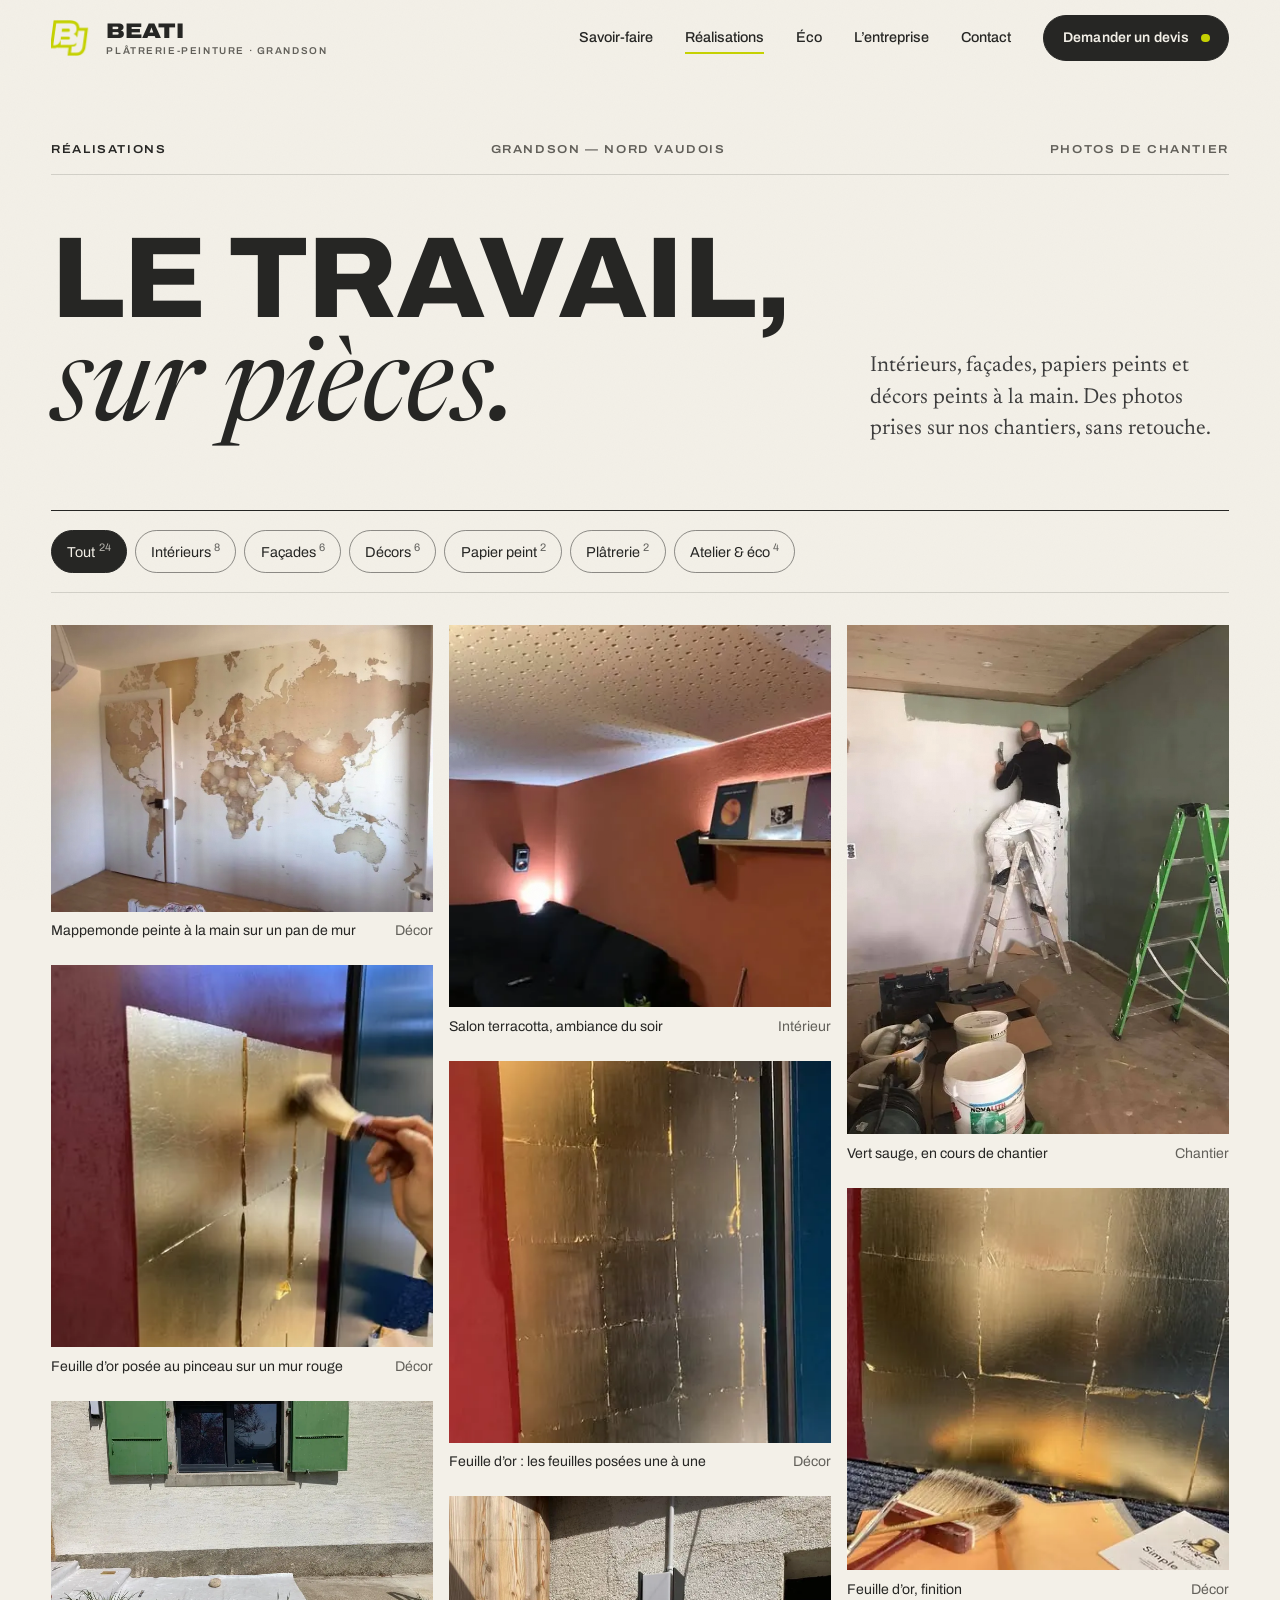
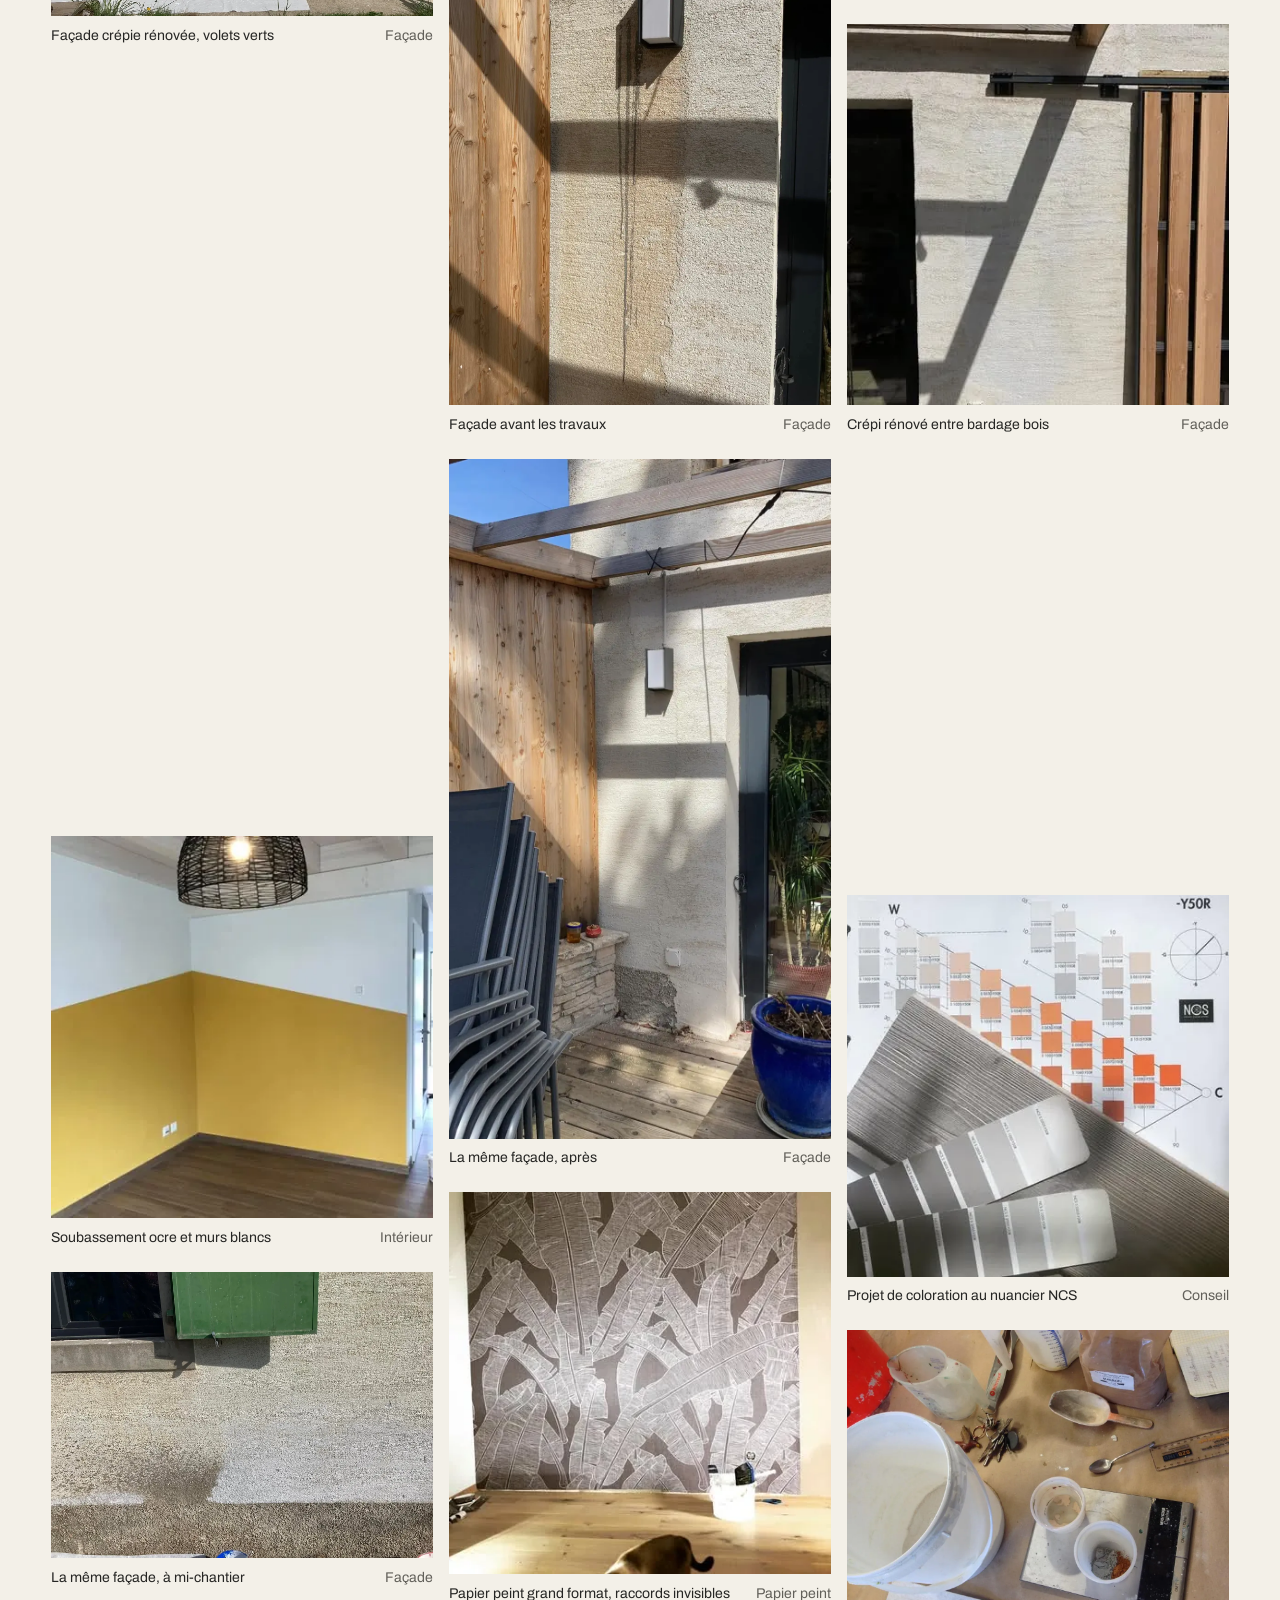
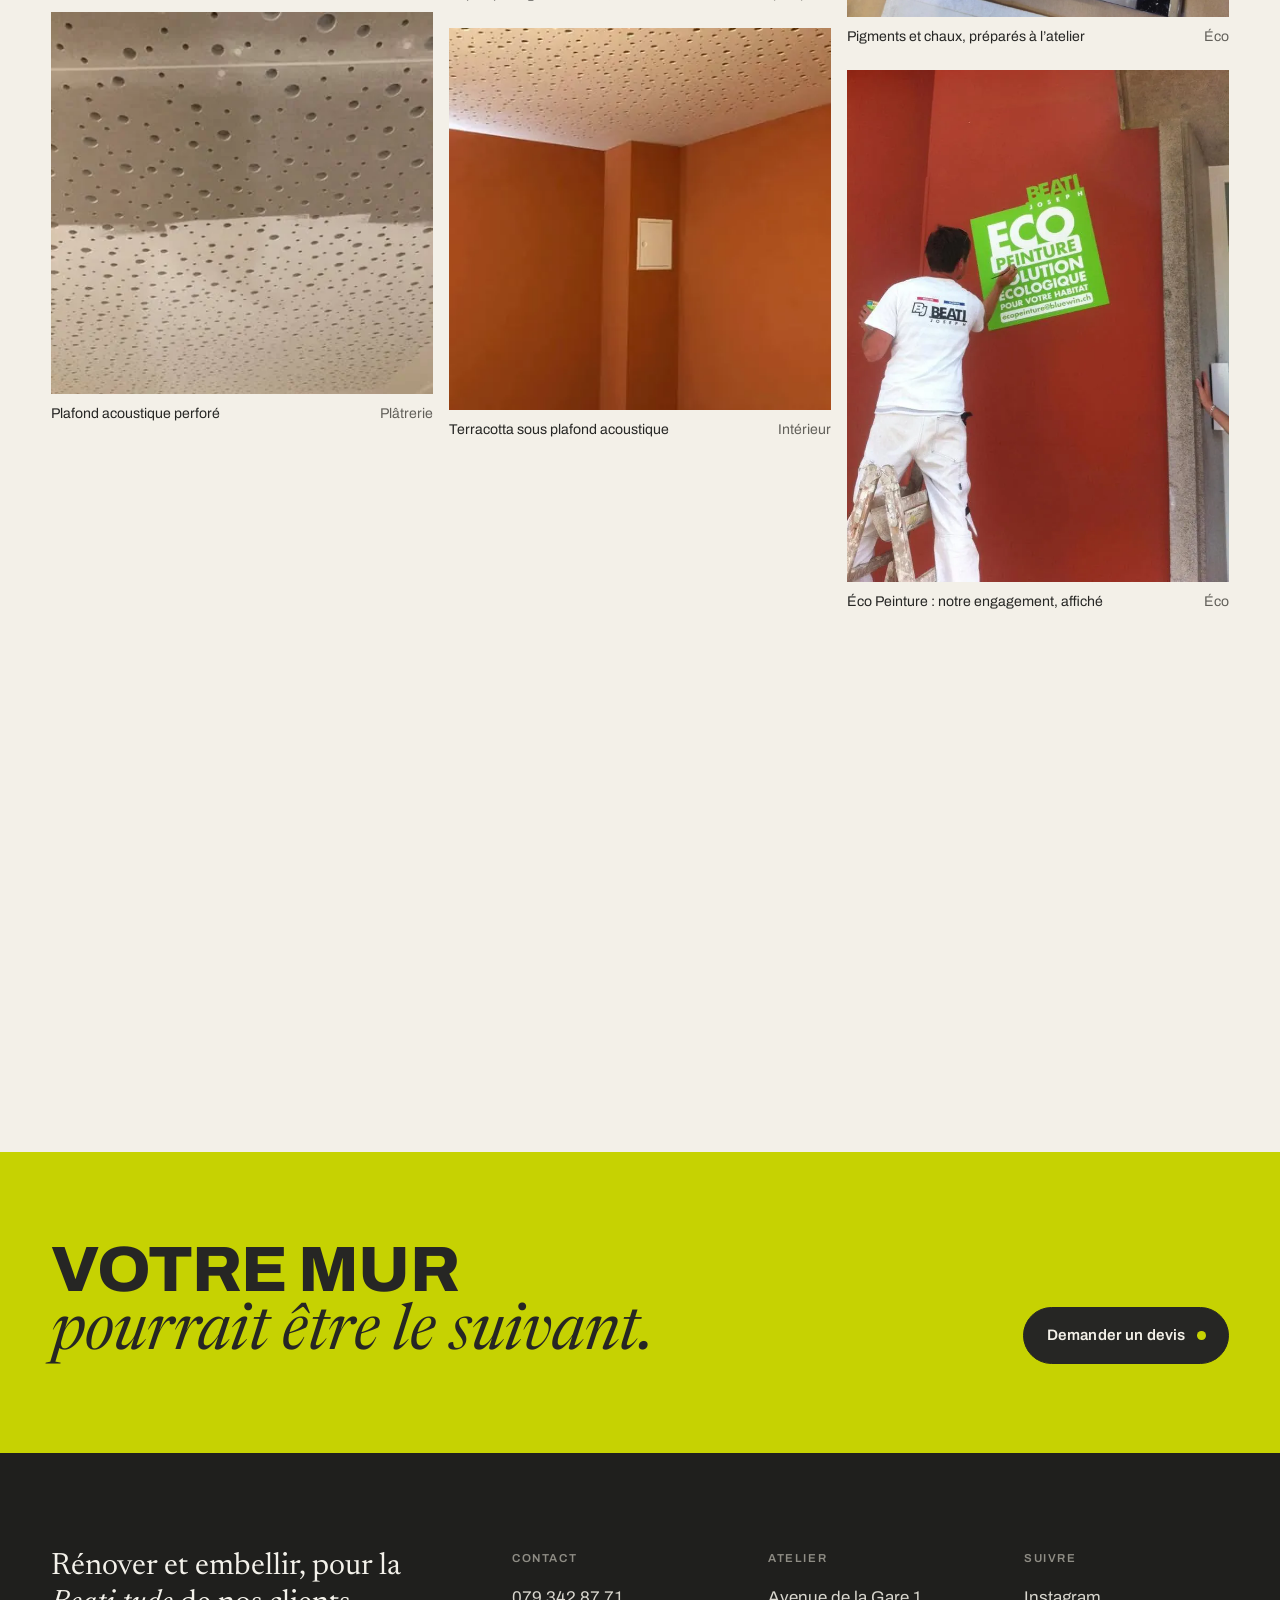
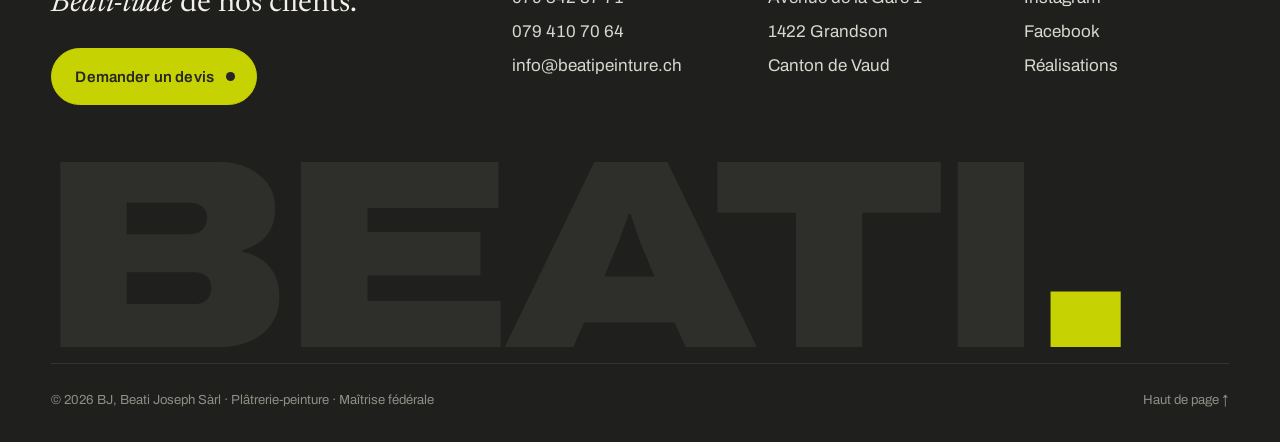
==== realisations.html @ d61000b5 "Site Beati Peinture : accueil, réalisations, formulaire de devis Co-Authored-By: Claude Opus 5.5 <no" ====
<!doctype html>
<html lang="fr-CH">
<head>
<meta charset="utf-8">
<meta name="viewport" content="width=device-width, initial-scale=1">
<title>Réalisations · Beati Peinture, Grandson</title>
<meta name="description" content="Réalisations de Beati Peinture : peinture intérieure, façades, papier peint, décors peints, feuille d’or et plâtrerie à Grandson et dans le Nord vaudois.">
<link rel="canonical" href="https://welcometothenextlevel.github.io/BJ-beati/realisations">
<meta name="theme-color" content="#f3f0e8">
<meta property="og:type" content="website">
<meta property="og:locale" content="fr_CH">
<meta property="og:title" content="Beati Peinture · Le bel ouvrage, de père en fils">
<meta property="og:description" content="Plâtrerie, peinture, façades et peinture écologique à Grandson et dans le Nord vaudois, depuis 1977.">
<meta property="og:image" content="https://welcometothenextlevel.github.io/BJ-beati/img/og.jpg">
<link rel="icon" type="image/png" href="img/favicon.png">
<link rel="apple-touch-icon" href="img/apple-touch-icon.png">
<link rel="preconnect" href="https://fonts.googleapis.com">
<link rel="preconnect" href="https://fonts.gstatic.com" crossorigin>
<link href="https://fonts.googleapis.com/css2?family=Archivo:ital,wdth,wght@0,62..125,100..900;1,62..125,100..900&family=Newsreader:ital,opsz,wght@0,6..72,300..600;1,6..72,300..600&display=swap" rel="stylesheet">
<link rel="stylesheet" href="css/style.css?v=1">
<script>document.documentElement.classList.add('js')</script>
</head>
<body>
<a class="skip" href="#main">Aller au contenu</a>

<header class="site-header" id="top">
  <div class="wrap">
    <a class="brand" href="./" aria-label="Beati Peinture, accueil">
      <img src="img/bj-mark.png" width="360" height="299" alt="">
      <span class="brand-text"><span class="brand-name">BEATI</span><span class="brand-sub">Plâtrerie-peinture · Grandson</span></span>
    </a>
    <button class="menu-toggle" aria-expanded="false" aria-controls="nav"><span></span><span></span><span></span><span class="sr-only">Menu</span></button>
    <nav class="nav" id="nav" aria-label="Navigation principale">
      <a href="./#savoir-faire">Savoir-faire</a>
      <a href="realisations.html" aria-current="page">Réalisations</a>
      <a href="./#eco">Éco</a>
      <a href="./#entreprise">L’entreprise</a>
      <a href="./#contact">Contact</a>
      <a class="btn" href="./#devis">Demander un devis <span class="dot"></span></a>
    </nav>
  </div>
</header>

<main id="main">
<section class="page-hero">
  <div class="wrap">
    <div class="hero-meta">
      <span class="label">Réalisations</span>
      <span class="label label--soft">Grandson&nbsp;— Nord vaudois</span>
      <span class="label label--soft">Photos de chantier</span>
    </div>
    <div class="row">
      <h1 class="display">Le travail, <span class="serif-it">sur pièces.</span></h1>
      <p class="lede">Intérieurs, façades, papiers peints et décors peints à la main. Des photos prises sur nos chantiers, sans retouche.</p>
    </div>
  </div>
</section>

<section style="padding-bottom:clamp(4rem,8vw,7rem)">
  <div class="wrap">
    <div class="filters" role="group" aria-label="Filtrer les réalisations">
      <button type="button" data-filter="all" aria-pressed="true">Tout</button>
      <button type="button" data-filter="interieur" aria-pressed="false">Intérieurs</button>
      <button type="button" data-filter="facade" aria-pressed="false">Façades</button>
      <button type="button" data-filter="decor" aria-pressed="false">Décors</button>
      <button type="button" data-filter="papier-peint" aria-pressed="false">Papier peint</button>
      <button type="button" data-filter="platrerie" aria-pressed="false">Plâtrerie</button>
      <button type="button" data-filter="atelier" aria-pressed="false">Atelier &amp; éco</button>
    </div>
    <div class="gallery" data-gallery>
      <figure data-cat="decor interieur" class="reveal"><button type="button" aria-label="Agrandir : Mappemonde peinte à la main sur un pan de mur"><img src="img/mappemonde.webp" width="960" height="720" alt="Mappemonde peinte à la main sur un pan de mur" loading="lazy"></button><figcaption>Mappemonde peinte à la main sur un pan de mur<span>Décor</span></figcaption></figure>
      <figure data-cat="decor" class="reveal"><button type="button" aria-label="Agrandir : Feuille d’or posée au pinceau sur un mur rouge"><img src="img/feuille-or-2.webp" width="414" height="414" alt="Feuille d’or posée au pinceau sur un mur rouge" loading="lazy"></button><figcaption>Feuille d’or posée au pinceau sur un mur rouge<span>Décor</span></figcaption></figure>
      <figure data-cat="facade" class="reveal"><button type="button" aria-label="Agrandir : Façade crépie rénovée, volets verts"><img src="img/facade-volets.webp" width="1500" height="844" alt="Façade crépie rénovée, volets verts" loading="lazy"></button><figcaption>Façade crépie rénovée, volets verts<span>Façade</span></figcaption></figure>
      <figure data-cat="papier-peint interieur" class="reveal"><button type="button" aria-label="Agrandir : Papier peint feuillage dans un salon"><img src="img/salon-apres.webp" width="416" height="414" alt="Papier peint feuillage dans un salon" loading="lazy"></button><figcaption>Papier peint feuillage dans un salon<span>Papier peint</span></figcaption></figure>
      <figure data-cat="decor" class="reveal"><button type="button" aria-label="Agrandir : Frise de poya peinte sur place"><img src="img/frise-poya.webp" width="1230" height="900" alt="Frise de poya peinte sur place" loading="lazy"></button><figcaption>Frise de poya peinte sur place<span>Décor</span></figcaption></figure>
      <figure data-cat="interieur" class="reveal"><button type="button" aria-label="Agrandir : Soubassement ocre et murs blancs"><img src="img/soubassement-ocre.webp" width="414" height="414" alt="Soubassement ocre et murs blancs" loading="lazy"></button><figcaption>Soubassement ocre et murs blancs<span>Intérieur</span></figcaption></figure>
      <figure data-cat="facade" class="reveal"><button type="button" aria-label="Agrandir : La même façade, à mi-chantier"><img src="img/facade-ligne.webp" width="1500" height="1125" alt="La même façade, à mi-chantier" loading="lazy"></button><figcaption>La même façade, à mi-chantier<span>Façade</span></figcaption></figure>
      <figure data-cat="platrerie" class="reveal"><button type="button" aria-label="Agrandir : Plafond acoustique perforé"><img src="img/plafond-acoustique.webp" width="414" height="414" alt="Plafond acoustique perforé" loading="lazy"></button><figcaption>Plafond acoustique perforé<span>Plâtrerie</span></figcaption></figure>
      <figure data-cat="decor" class="reveal"><button type="button" aria-label="Agrandir : Le monogramme BJ en enduit décoratif"><img src="img/monogramme-mur.webp" width="538" height="720" alt="Le monogramme BJ en enduit décoratif" loading="lazy"></button><figcaption>Le monogramme BJ en enduit décoratif<span>Décor</span></figcaption></figure>
      <figure data-cat="interieur" class="reveal"><button type="button" aria-label="Agrandir : Salon terracotta, ambiance du soir"><img src="img/salon-terracotta.webp" width="414" height="414" alt="Salon terracotta, ambiance du soir" loading="lazy"></button><figcaption>Salon terracotta, ambiance du soir<span>Intérieur</span></figcaption></figure>
      <figure data-cat="decor" class="reveal"><button type="button" aria-label="Agrandir : Feuille d’or : les feuilles posées une à une"><img src="img/feuille-or-1.webp" width="414" height="414" alt="Feuille d’or : les feuilles posées une à une" loading="lazy"></button><figcaption>Feuille d’or&nbsp;: les feuilles posées une à une<span>Décor</span></figcaption></figure>
      <figure data-cat="facade" class="reveal"><button type="button" aria-label="Agrandir : Façade avant les travaux"><img src="img/facade-avant.webp" width="1125" height="1500" alt="Façade avant les travaux" loading="lazy"></button><figcaption>Façade avant les travaux<span>Façade</span></figcaption></figure>
      <figure data-cat="facade" class="reveal"><button type="button" aria-label="Agrandir : La même façade, après"><img src="img/facade-apres.webp" width="843" height="1500" alt="La même façade, après" loading="lazy"></button><figcaption>La même façade, après<span>Façade</span></figcaption></figure>
      <figure data-cat="papier-peint interieur" class="reveal"><button type="button" aria-label="Agrandir : Papier peint grand format, raccords invisibles"><img src="img/papier-peint-feuillage.webp" width="414" height="414" alt="Papier peint grand format, raccords invisibles" loading="lazy"></button><figcaption>Papier peint grand format, raccords invisibles<span>Papier peint</span></figcaption></figure>
      <figure data-cat="interieur platrerie" class="reveal"><button type="button" aria-label="Agrandir : Terracotta sous plafond acoustique"><img src="img/terracotta-angle.webp" width="414" height="414" alt="Terracotta sous plafond acoustique" loading="lazy"></button><figcaption>Terracotta sous plafond acoustique<span>Intérieur</span></figcaption></figure>
      <figure data-cat="interieur" class="reveal"><button type="button" aria-label="Agrandir : Teinte ocre sur crépi"><img src="img/rouleau-ocre.webp" width="414" height="414" alt="Teinte ocre sur crépi" loading="lazy"></button><figcaption>Teinte ocre sur crépi<span>Intérieur</span></figcaption></figure>
      <figure data-cat="interieur" class="reveal"><button type="button" aria-label="Agrandir : Vert sauge, en cours de chantier"><img src="img/peintre-echelle.webp" width="720" height="960" alt="Vert sauge, en cours de chantier" loading="lazy"></button><figcaption>Vert sauge, en cours de chantier<span>Chantier</span></figcaption></figure>
      <figure data-cat="decor" class="reveal"><button type="button" aria-label="Agrandir : Feuille d’or, finition"><img src="img/feuille-or-3.webp" width="414" height="414" alt="Feuille d’or, finition" loading="lazy"></button><figcaption>Feuille d’or, finition<span>Décor</span></figcaption></figure>
      <figure data-cat="facade" class="reveal"><button type="button" aria-label="Agrandir : Crépi rénové entre bardage bois"><img src="img/facade-bardage.webp" width="414" height="414" alt="Crépi rénové entre bardage bois" loading="lazy"></button><figcaption>Crépi rénové entre bardage bois<span>Façade</span></figcaption></figure>
      <figure data-cat="facade" class="reveal"><button type="button" aria-label="Agrandir : Façade avant nettoyage : coulures et salissures"><img src="img/facade-taches.webp" width="414" height="414" alt="Façade avant nettoyage : coulures et salissures" loading="lazy"></button><figcaption>Façade avant nettoyage&nbsp;: coulures et salissures<span>Façade</span></figcaption></figure>
      <figure data-cat="atelier" class="reveal"><button type="button" aria-label="Agrandir : Projet de coloration au nuancier NCS"><img src="img/nuancier-ncs.webp" width="414" height="414" alt="Projet de coloration au nuancier NCS" loading="lazy"></button><figcaption>Projet de coloration au nuancier NCS<span>Conseil</span></figcaption></figure>
      <figure data-cat="atelier" class="reveal"><button type="button" aria-label="Agrandir : Pigments et chaux, préparés à l’atelier"><img src="img/pigments.webp" width="1200" height="900" alt="Pigments et chaux, préparés à l’atelier" loading="lazy"></button><figcaption>Pigments et chaux, préparés à l’atelier<span>Éco</span></figcaption></figure>
      <figure data-cat="atelier" class="reveal"><button type="button" aria-label="Agrandir : Éco Peinture : notre engagement, affiché"><img src="img/eco-affiche.webp" width="716" height="960" alt="Éco Peinture : notre engagement, affiché" loading="lazy"></button><figcaption>Éco Peinture&nbsp;: notre engagement, affiché<span>Éco</span></figcaption></figure>
      <figure data-cat="atelier" class="reveal"><button type="button" aria-label="Agrandir : Réunion d’équipe, lancement de l’année 2020"><img src="img/equipe-2020.webp" width="414" height="414" alt="Réunion d’équipe, lancement de l’année 2020" loading="lazy"></button><figcaption>Réunion d’équipe, lancement de l’année 2020<span>Atelier</span></figcaption></figure>
    </div>
  </div>
</section>

<section class="cta-band">
  <div class="wrap">
    <h2 class="display">Votre mur <span class="serif-it">pourrait être le suivant.</span></h2>
    <a class="btn" href="./#devis">Demander un devis <span class="dot"></span></a>
  </div>
</section>
</main>

<div class="lightbox" data-lightbox role="dialog" aria-modal="true" aria-label="Photo agrandie">
  <button class="lb-close" type="button" aria-label="Fermer">✕</button>
  <button class="lb-prev" type="button" aria-label="Photo précédente">←</button>
  <figure><img src="" alt=""><figcaption></figcaption></figure>
  <button class="lb-next" type="button" aria-label="Photo suivante">→</button>
</div>

<footer class="site-footer">
  <div class="wrap">
    <div class="footer-top">
      <div>
        <p class="footer-claim">Rénover et embellir, pour la <em>Beati-tude</em> de nos clients.</p>
        <a class="btn btn--lime" href="./#devis">Demander un devis <span class="dot"></span></a>
      </div>
      <div>
        <h4>Contact</h4>
        <ul>
          <li><a class="num" href="tel:+41793428771">079 342 87 71</a></li>
          <li><a class="num" href="tel:+41794107064">079 410 70 64</a></li>
          <li><a href="mailto:info@beatipeinture.ch">info@beatipeinture.ch</a></li>
        </ul>
      </div>
      <div>
        <h4>Atelier</h4>
        <ul>
          <li>Avenue de la Gare 1</li>
          <li>1422 Grandson</li>
          <li>Canton de Vaud</li>
        </ul>
      </div>
      <div>
        <h4>Suivre</h4>
        <ul>
          <li><a href="https://www.instagram.com/beati_peinture/" target="_blank" rel="noopener">Instagram</a></li>
          <li><a href="https://www.facebook.com/beatipeinture/" target="_blank" rel="noopener">Facebook</a></li>
          <li><a href="realisations.html">Réalisations</a></li>
        </ul>
      </div>
    </div>
    <p class="footer-word" aria-hidden="true">Beati<span>.</span></p>
    <div class="footer-bottom">
      <span>© <span data-year>2026</span> BJ, Beati Joseph Sàrl · Plâtrerie-peinture · Maîtrise fédérale</span>
      <a href="#top">Haut de page ↑</a>
    </div>
  </div>
</footer>

<div class="callbar" data-callbar>
  <a href="tel:+41793428771">Appeler</a>
  <a href="./#devis">Demander un devis</a>
</div>

<script src="js/main.js?v=1"></script>
</body>
</html>
---- css/style.css ----
/* BJ Beati Joseph Sàrl — plâtrerie-peinture, Grandson */

:root {
  --paper: #f3f0e8;
  --paper-2: #e9e4d8;
  --paper-3: #ddd6c6;
  --ink: #262624;
  --ink-2: #3d3d3d;
  --ink-soft: #62605a;
  --line: rgba(38, 38, 36, .16);
  --line-strong: rgba(38, 38, 36, .5);
  --lime: #c6d202;
  --lime-deep: #9aa400;
  --night: #1f1f1d;
  --night-2: #2a2a27;

  --sans: "Archivo", "Helvetica Neue", Arial, sans-serif;
  --serif: "Newsreader", Georgia, "Times New Roman", serif;

  --gutter: clamp(1rem, 4vw, 3.5rem);
  --max: 1440px;
  --ease: cubic-bezier(.2, .7, .1, 1);
}

*, *::before, *::after { box-sizing: border-box; }
html { -webkit-text-size-adjust: 100%; scroll-behavior: smooth; scroll-padding-top: 84px; }
body {
  margin: 0;
  background: var(--paper);
  color: var(--ink);
  font-family: var(--sans);
  font-size: 1.0625rem;
  line-height: 1.6;
  font-variation-settings: "wdth" 100;
  -webkit-font-smoothing: antialiased;
  text-rendering: optimizeLegibility;
  overflow-x: hidden;
}
/* plaster grain */
body::before {
  content: "";
  position: fixed; inset: 0;
  pointer-events: none;
  z-index: 100;
  opacity: .32;
  mix-blend-mode: multiply;
  background-image: url("data:image/svg+xml,%3Csvg xmlns='http://www.w3.org/2000/svg' width='220' height='220'%3E%3Cfilter id='n'%3E%3CfeTurbulence type='fractalNoise' baseFrequency='.85' numOctaves='3' stitchTiles='stitch'/%3E%3CfeColorMatrix values='0 0 0 0 .5 0 0 0 0 .47 0 0 0 0 .4 0 0 0 .09 0'/%3E%3C/filter%3E%3Crect width='100%25' height='100%25' filter='url(%23n)'/%3E%3C/svg%3E");
}

img { display: block; max-width: 100%; height: auto; }
a { color: inherit; }
button { font: inherit; color: inherit; }
::selection { background: var(--lime); color: var(--ink); }

.wrap { width: 100%; max-width: var(--max); margin: 0 auto; padding: 0 var(--gutter); }

.sr-only { position: absolute; width: 1px; height: 1px; padding: 0; margin: -1px; overflow: hidden; clip: rect(0 0 0 0); white-space: nowrap; border: 0; }
.skip { position: absolute; left: 1rem; top: -4rem; z-index: 200; background: var(--ink); color: var(--paper); padding: .6rem 1rem; }
.skip:focus { top: 1rem; }
:focus-visible { outline: 2px solid var(--ink); outline-offset: 3px; }

/* ---------- type ---------- */
.label {
  font-family: var(--sans);
  font-size: .72rem;
  font-weight: 600;
  letter-spacing: .14em;
  text-transform: uppercase;
  font-variation-settings: "wdth" 112;
}
.label--soft { color: var(--ink-soft); }
.num { font-feature-settings: "tnum" 1; }

.display {
  font-family: var(--sans);
  font-weight: 800;
  font-variation-settings: "wdth" 104;
  text-transform: uppercase;
  letter-spacing: -.015em;
  line-height: .9;
  margin: 0;
}
.serif-it {
  font-family: var(--serif);
  font-style: italic;
  font-weight: 400;
  text-transform: none;
  letter-spacing: -.01em;
  font-variation-settings: normal;
}
h2.display { font-size: clamp(2.3rem, 5.6vw, 5.2rem); text-wrap: balance; }
.lede {
  font-family: var(--serif);
  font-size: clamp(1.2rem, 1.7vw, 1.45rem);
  line-height: 1.45;
  font-weight: 400;
  color: var(--ink-2);
  max-width: 34em;
}

/* ---------- buttons ---------- */
.btn {
  --bg: var(--ink); --fg: var(--paper);
  display: inline-flex; align-items: center; gap: .75rem;
  padding: .95rem 1.35rem .95rem 1.45rem;
  background: var(--bg); color: var(--fg);
  border: 1px solid var(--bg);
  border-radius: 999px;
  text-decoration: none;
  font-weight: 600; font-size: .95rem;
  letter-spacing: .01em;
  cursor: pointer;
  transition: background .25s var(--ease), color .25s var(--ease), border-color .25s var(--ease);
}
.btn .dot { width: .55rem; height: .55rem; border-radius: 50%; background: var(--lime); flex: none; transition: transform .3s var(--ease); }
.btn:hover .dot { transform: scale(1.5); }
.btn:hover { background: #000; }
.btn--ghost { --bg: transparent; --fg: var(--ink); border-color: var(--line-strong); }
.btn--ghost:hover { background: var(--ink); color: var(--paper); }
.btn--lime { --bg: var(--lime); --fg: var(--ink); }
.btn--lime .dot { background: var(--ink); }
.btn--lime:hover { background: #d4e01a; }

.arrow-link {
  display: inline-flex; align-items: center; gap: .6rem;
  font-weight: 600; text-decoration: none;
  border-bottom: 1px solid currentColor; padding-bottom: .2rem;
}
.arrow-link svg { transition: transform .3s var(--ease); }
.arrow-link:hover svg { transform: translateX(4px); }

/* ---------- header ---------- */
.site-header {
  position: fixed; top: 0; left: 0; right: 0; z-index: 50;
  transition: background .3s var(--ease), box-shadow .3s var(--ease);
}
.site-header.is-scrolled { background: rgba(243, 240, 232, .92); backdrop-filter: blur(10px); -webkit-backdrop-filter: blur(10px); box-shadow: 0 1px 0 var(--line); }
.site-header .wrap { display: flex; align-items: center; justify-content: space-between; gap: 1.5rem; height: 76px; }
.brand { display: flex; align-items: center; gap: .7rem; text-decoration: none; }
.brand img { width: 44px; height: auto; }
.brand-text { display: flex; flex-direction: column; line-height: 1; }
.brand-name { font-weight: 900; font-variation-settings: "wdth" 118; font-size: 1.32rem; letter-spacing: -.01em; }
.brand-sub { font-size: .62rem; letter-spacing: .16em; text-transform: uppercase; color: var(--ink-soft); margin-top: .3rem; font-weight: 600; }

.nav { display: flex; align-items: center; gap: 2rem; }
.nav a:not(.btn) { text-decoration: none; font-size: .9rem; font-weight: 500; position: relative; }
.nav a:not(.btn)::after { content: ""; position: absolute; left: 0; right: 0; bottom: -4px; height: 2px; background: var(--lime); transform: scaleX(0); transform-origin: left; transition: transform .3s var(--ease); }
.nav a:not(.btn):hover::after, .nav a[aria-current="page"]::after { transform: scaleX(1); }
.nav .btn { padding: .7rem 1.1rem .7rem 1.2rem; font-size: .88rem; }
.menu-toggle { display: none; background: none; border: 0; padding: .5rem; margin-right: -.5rem; cursor: pointer; }
.menu-toggle span { display: block; width: 26px; height: 2px; background: var(--ink); margin: 6px 0; transition: transform .3s var(--ease), opacity .2s; }
.menu-open .menu-toggle span:nth-child(1) { transform: translateY(8px) rotate(45deg); }
.menu-open .menu-toggle span:nth-child(2) { opacity: 0; }
.menu-open .menu-toggle span:nth-child(3) { transform: translateY(-8px) rotate(-45deg); }

@media (max-width: 960px) {
  .menu-toggle { display: block; position: relative; z-index: 2; }
  .nav {
    position: fixed; inset: 0; z-index: 1;
    flex-direction: column; align-items: flex-start; justify-content: center;
    gap: 1.1rem; padding: 6rem var(--gutter) 3rem;
    background: var(--paper);
    transform: translateY(-100%); visibility: hidden;
    transition: transform .45s var(--ease), visibility 0s .45s;
  }
  .menu-open .nav { transform: none; visibility: visible; transition: transform .45s var(--ease); }
  .nav a:not(.btn) { font-size: 2.2rem; font-weight: 800; font-variation-settings: "wdth" 104; text-transform: uppercase; letter-spacing: -.01em; }
  .nav .btn { margin-top: 1.2rem; font-size: 1rem; padding: 1rem 1.4rem; }
  .menu-open .site-header { background: var(--paper); }
}

/* ---------- hero ---------- */
.hero { padding-top: 116px; }
.hero-meta { display: flex; justify-content: space-between; gap: 1rem; flex-wrap: wrap; border-bottom: 1px solid var(--line); padding-bottom: 1rem; margin-bottom: clamp(1.8rem, 4vw, 3.4rem); }
.hero-grid { display: grid; grid-template-columns: repeat(12, 1fr); gap: 0 var(--gutter); align-items: end; }
.hero h1 { grid-column: 1 / span 8; font-size: clamp(3rem, 8.3vw, 8.4rem); }
.hero h1 .serif-it { display: block; font-size: .8em; line-height: 1; margin-top: .06em; }
.hero-side { grid-column: 9 / span 4; padding-bottom: .6rem; }
.hero-side p { margin: 0 0 1.6rem; color: var(--ink-2); }
.hero-actions { display: flex; flex-wrap: wrap; gap: .7rem; }

.hero-figure { position: relative; margin: clamp(2.2rem, 5vw, 4rem) 0 0; }
.hero-figure .frame { position: relative; overflow: hidden; height: clamp(320px, 62vh, 700px); background: var(--paper-3); }
.hero-figure .frame img { width: 100%; height: 100%; object-fit: cover; object-position: 50% 62%; transform: scale(1.04); transition: transform 1.6s var(--ease); }
.is-loaded .hero-figure .frame img { transform: scale(1); }
.chip {
  position: absolute; bottom: 1.2rem;
  background: rgba(243, 240, 232, .94);
  padding: .45rem .8rem; border-radius: 999px;
  font-size: .72rem; font-weight: 700; letter-spacing: .14em; text-transform: uppercase;
}
.chip--before { left: 1.2rem; }
.chip--after { right: 1.2rem; }
.chip--after::before { content: ""; display: inline-block; width: .5rem; height: .5rem; border-radius: 50%; background: var(--lime); margin-right: .45rem; vertical-align: .05em; }
.hero-figure figcaption { display: flex; justify-content: space-between; gap: 1rem; padding-top: .8rem; font-size: .85rem; color: var(--ink-soft); }

.eco-stamp {
  position: absolute; z-index: 2;
  right: clamp(1rem, 4vw, 3.5rem); top: clamp(1rem, 3vw, 2.5rem);
  transform: rotate(-5deg);
  width: clamp(118px, 13vw, 168px); aspect-ratio: 1;
  background: var(--lime); color: var(--ink);
  display: flex; flex-direction: column; justify-content: center; align-items: center; text-align: center;
  padding: .8rem;
  box-shadow: 0 18px 40px -18px rgba(0,0,0,.45);
  text-transform: uppercase; line-height: .95;
  font-variation-settings: "wdth" 88;
}
.eco-stamp b { font-size: clamp(1.9rem, 3.1vw, 2.7rem); font-weight: 900; letter-spacing: -.02em; }
.eco-stamp span { font-size: clamp(.6rem, .78vw, .72rem); font-weight: 800; margin-top: .35rem; letter-spacing: .02em; }
.eco-stamp small { font-size: clamp(.5rem, .6vw, .58rem); font-weight: 700; margin-top: .4rem; letter-spacing: .06em; }

/* credentials */
.creds { display: grid; grid-template-columns: repeat(4, 1fr); border-top: 1px solid var(--ink); margin-top: clamp(3rem, 6vw, 5rem); }
.cred { padding: 1.4rem 1.4rem 1.6rem 0; border-right: 1px solid var(--line); }
.cred + .cred { padding-left: 1.4rem; }
.cred:last-child { border-right: 0; }
.cred strong { display: block; font-weight: 800; font-variation-settings: "wdth" 110; text-transform: uppercase; font-size: clamp(1.25rem, 2vw, 1.7rem); line-height: 1; letter-spacing: -.01em; margin-bottom: .55rem; }
.cred p { margin: 0; font-size: .92rem; color: var(--ink-soft); line-height: 1.5; }

/* ---------- sections ---------- */
.section { padding: clamp(5rem, 11vw, 10rem) 0; }
.section-head { display: grid; grid-template-columns: repeat(12, 1fr); gap: 1.5rem var(--gutter); margin-bottom: clamp(2.8rem, 6vw, 5rem); align-items: end; }
.section-head .label { grid-column: 1 / -1; display: flex; align-items: center; gap: .8rem; }
.section-head .label::before { content: ""; width: 2.2rem; height: 1px; background: currentColor; }
.section-head h2 { grid-column: 1 / span 8; }
.section-head .lede, .section-head > p { grid-column: 9 / span 4; margin: 0; }
.section-head > p { color: var(--ink-soft); }

/* ---------- savoir-faire ---------- */
.trades { display: grid; grid-template-columns: repeat(12, 1fr); gap: 0 var(--gutter); }
.trade-list { grid-column: 1 / span 7; list-style: none; margin: 0; padding: 0; border-top: 1px solid var(--ink); }
.trade { border-bottom: 1px solid var(--line); }
.trade button {
  width: 100%; background: none; border: 0; cursor: pointer; text-align: left;
  display: grid; grid-template-columns: 3.2rem 1fr auto; align-items: baseline; gap: 1rem;
  padding: 1.5rem 0;
}
.trade .t-num { font-size: .8rem; font-weight: 600; color: var(--ink-soft); font-feature-settings: "tnum" 1; }
.trade .t-name { font-weight: 800; text-transform: uppercase; font-variation-settings: "wdth" 106; font-size: clamp(1.6rem, 3.1vw, 2.75rem); line-height: 1; letter-spacing: -.015em; transition: color .3s var(--ease), transform .4s var(--ease); }
.trade .t-plus { width: 1.1rem; height: 1.1rem; position: relative; }
.trade .t-plus::before, .trade .t-plus::after { content: ""; position: absolute; left: 0; right: 0; top: 50%; height: 2px; background: var(--ink); transition: transform .35s var(--ease); }
.trade .t-plus::after { transform: rotate(90deg); }
.trade.is-active .t-plus::after { transform: rotate(0); }
.trade.is-active .t-name { transform: translateX(.35rem); }
.trade .t-body { display: grid; grid-template-rows: 0fr; transition: grid-template-rows .45s var(--ease); }
.trade.is-active .t-body { grid-template-rows: 1fr; }
.trade .t-body > div { overflow: hidden; }
.trade .t-body p { margin: 0 0 1rem 4.2rem; max-width: 36em; color: var(--ink-2); }
.trade .t-tags { display: flex; flex-wrap: wrap; gap: .4rem; margin: 0 0 1.8rem 4.2rem; padding: 0; list-style: none; }
.trade .t-tags li { font-size: .8rem; padding: .3rem .7rem; border: 1px solid var(--line-strong); border-radius: 999px; }
.trade .t-img { display: none; }

.trade-visual { grid-column: 9 / span 4; position: relative; }
.trade-visual .sticky { position: sticky; top: 110px; }
.trade-visual .stack { position: relative; aspect-ratio: 4 / 5; background: var(--paper-3); overflow: hidden; }
.trade-visual img { position: absolute; inset: 0; width: 100%; height: 100%; object-fit: cover; opacity: 0; transform: scale(1.05); transition: opacity .6s var(--ease), transform 1.2s var(--ease); }
.trade-visual img.is-active { opacity: 1; transform: scale(1); }
.trade-visual .cap { display: flex; justify-content: space-between; font-size: .82rem; color: var(--ink-soft); padding-top: .7rem; }

/* ---------- avant / après ---------- */
.ba-grid { display: grid; grid-template-columns: 7fr 5fr; gap: var(--gutter); align-items: start; }
.compare { position: relative; overflow: hidden; aspect-ratio: 1; background: var(--paper-3); user-select: none; touch-action: pan-y; --pos: 50%; }
.compare img { position: absolute; inset: 0; width: 100%; height: 100%; object-fit: cover; }
.compare .after { clip-path: inset(0 0 0 var(--pos)); }
.compare .handle { position: absolute; top: 0; bottom: 0; left: var(--pos); width: 2px; margin-left: -1px; background: var(--paper); pointer-events: none; }
.compare .handle::after {
  content: ""; position: absolute; top: 50%; left: 50%;
  width: 52px; height: 52px; margin: -26px 0 0 -26px; border-radius: 50%;
  background: var(--lime) url("data:image/svg+xml,%3Csvg xmlns='http://www.w3.org/2000/svg' width='26' height='14' viewBox='0 0 26 14' fill='none' stroke='%23262624' stroke-width='1.8'%3E%3Cpath d='M7 1 1 7l6 6M19 1l6 6-6 6'/%3E%3C/svg%3E") center / 26px no-repeat;
  box-shadow: 0 6px 20px rgba(0,0,0,.25);
}
.compare input[type=range] { position: absolute; inset: 0; width: 100%; height: 100%; opacity: 0; cursor: ew-resize; margin: 0; }
.compare .chip { bottom: 1rem; }
.ba-caption { display: flex; justify-content: space-between; gap: 1rem; padding-top: .8rem; font-size: .85rem; color: var(--ink-soft); }
.ba-caption strong { color: var(--ink); font-weight: 600; }

.diptych { display: grid; grid-template-columns: 1fr 1fr; gap: .6rem; }
.diptych figure { margin: 0; position: relative; }
.diptych img { width: 100%; aspect-ratio: 3 / 4.6; object-fit: cover; }
.diptych .chip { bottom: .8rem; left: .8rem; right: auto; }
.ba-side h3 { font-weight: 800; text-transform: uppercase; font-variation-settings: "wdth" 106; font-size: 1.5rem; line-height: 1.05; margin: 2rem 0 .7rem; }
.ba-side p { margin: 0; color: var(--ink-soft); }

/* ---------- réalisations (home selection) ---------- */
.works { display: grid; grid-template-columns: repeat(12, 1fr); gap: clamp(.8rem, 1.6vw, 1.4rem); }
.work { margin: 0; position: relative; }
.work .ph { overflow: hidden; background: var(--paper-3); }
.work img { width: 100%; height: 100%; object-fit: cover; transition: transform 1s var(--ease); }
.work:hover img { transform: scale(1.035); }
.work figcaption { display: flex; gap: .8rem; padding-top: .65rem; font-size: .88rem; line-height: 1.4; }
.work figcaption span:first-child { color: var(--ink-soft); font-feature-settings: "tnum" 1; flex: none; }
.w1 { grid-column: 1 / span 7; } .w1 .ph { aspect-ratio: 4 / 3; }
.w2 { grid-column: 9 / span 4; margin-top: 18%; } .w2 .ph { aspect-ratio: 3 / 4; }
.w3 { grid-column: 1 / span 4; } .w3 .ph { aspect-ratio: 1; }
.w4 { grid-column: 5 / span 4; margin-top: 14%; } .w4 .ph { aspect-ratio: 1; }
.w5 { grid-column: 9 / span 4; } .w5 .ph { aspect-ratio: 1; }
.w6 { grid-column: 2 / span 6; } .w6 .ph { aspect-ratio: 1230 / 900; }
.w7 { grid-column: 9 / span 3; margin-top: 10%; } .w7 .ph { aspect-ratio: 3 / 4; }
.works-foot { display: flex; justify-content: space-between; align-items: center; gap: 1rem; flex-wrap: wrap; margin-top: clamp(2.5rem, 5vw, 4rem); padding-top: 1.5rem; border-top: 1px solid var(--line); }

/* ---------- éco (dark) ---------- */
.dark { background: var(--night); color: #ecebe4; }
.dark .label--soft, .dark .section-head > p { color: #a6a49b; }
.dark .lede { color: #d7d5cc; }
.dark .section-head .label { color: var(--lime); }
.eco-grid { display: grid; grid-template-columns: repeat(12, 1fr); gap: 2.5rem var(--gutter); align-items: start; }
.eco-photos { grid-column: 1 / span 5; display: grid; grid-template-columns: 1fr 1fr; gap: .6rem; }
.eco-photos img { width: 100%; object-fit: cover; }
.eco-photos .p1 { grid-column: 1 / -1; aspect-ratio: 4 / 3; }
.eco-photos .p2 { aspect-ratio: 3 / 4; }
.eco-photos .p3 { aspect-ratio: 3 / 4; }
.eco-text { grid-column: 7 / span 6; }
.eco-points { list-style: none; margin: 2.2rem 0 0; padding: 0; border-top: 1px solid rgba(255,255,255,.18); }
.eco-points li { display: grid; grid-template-columns: 3rem 1fr; gap: 1rem; padding: 1.3rem 0; border-bottom: 1px solid rgba(255,255,255,.12); }
.eco-points li span { color: var(--lime); font-size: .8rem; font-weight: 600; padding-top: .2rem; }
.eco-points strong { display: block; font-weight: 700; margin-bottom: .2rem; color: #fff; }
.eco-points p { margin: 0; color: #b9b7ae; font-size: .96rem; }
.swatches { display: flex; flex-wrap: wrap; gap: .5rem; margin-top: 2.2rem; padding: 0; list-style: none; }
.swatches li { display: flex; align-items: center; gap: .55rem; padding: .45rem .85rem .45rem .45rem; border: 1px solid rgba(255,255,255,.2); border-radius: 999px; font-size: .85rem; }
.swatches i { width: 1.35rem; height: 1.35rem; border-radius: 50%; display: block; box-shadow: inset 0 0 0 1px rgba(255,255,255,.15); }

/* ---------- entreprise ---------- */
.house { display: grid; grid-template-columns: repeat(12, 1fr); gap: 2.5rem var(--gutter); }
.house-portrait { grid-column: 1 / span 5; }
.house-portrait img { width: 100%; aspect-ratio: 538 / 720; object-fit: cover; }
.house-portrait figcaption { font-size: .85rem; color: var(--ink-soft); padding-top: .7rem; }
.house-body { grid-column: 7 / span 6; }
.house-body .lede { margin-top: 0; }
.timeline { list-style: none; margin: 2.8rem 0 0; padding: 0; border-top: 1px solid var(--ink); }
.timeline li { display: grid; grid-template-columns: 9.5rem 1fr; gap: 1rem; padding: 1.4rem 0; border-bottom: 1px solid var(--line); }
.timeline .yr { font-weight: 800; font-variation-settings: "wdth" 112; font-size: 1.45rem; line-height: 1.1; font-feature-settings: "tnum" 1; }
.timeline strong { display: block; font-weight: 700; margin-bottom: .15rem; }
.timeline .yr--word { font-size: 1.05rem; text-transform: uppercase; letter-spacing: .02em; padding-top: .2rem; }
.timeline p { margin: 0; color: var(--ink-soft); font-size: .97rem; }
.values { display: grid; grid-template-columns: repeat(3, 1fr); gap: var(--gutter); margin-top: clamp(4rem, 8vw, 6.5rem); padding-top: 2rem; border-top: 1px solid var(--line); }
.value h3 { font-weight: 800; text-transform: uppercase; font-variation-settings: "wdth" 106; font-size: 1.3rem; line-height: 1.05; margin: .9rem 0 .7rem; }
.value p { margin: 0; color: var(--ink-soft); font-size: .97rem; }
.value .mark { display: block; width: 2.4rem; height: .5rem; background: var(--lime); }

/* ---------- ils en parlent ---------- */
.voices { display: grid; grid-template-columns: repeat(12, 1fr); gap: var(--gutter); }
.voice-main { grid-column: 1 / span 7; margin: 0; }
.voice-main blockquote { margin: 0; font-family: var(--serif); font-size: clamp(1.7rem, 3.3vw, 3rem); line-height: 1.18; letter-spacing: -.01em; }
.voice-main blockquote::before { content: "«\00a0"; color: var(--lime-deep); }
.voice-main blockquote::after { content: "\00a0»"; color: var(--lime-deep); }
.voice-main figcaption, .voice figcaption { margin-top: 1.4rem; display: flex; align-items: center; gap: .8rem; font-size: .9rem; }
.voice-main figcaption b, .voice figcaption b { font-weight: 700; }
.voice-main figcaption span, .voice figcaption span { color: var(--ink-soft); }
.voice-side { grid-column: 9 / span 4; display: flex; flex-direction: column; gap: 2rem; }
.voice { margin: 0; padding-top: 1.4rem; border-top: 1px solid var(--ink); }
.voice blockquote { margin: 0; font-family: var(--serif); font-size: 1.25rem; line-height: 1.4; }
.press { display: grid; grid-template-columns: 5fr 7fr; gap: var(--gutter); margin-top: clamp(4rem, 8vw, 6rem); align-items: center; background: var(--paper-2); padding: clamp(1.2rem, 3vw, 2.4rem); }
.press img { width: 100%; box-shadow: 0 20px 40px -24px rgba(0,0,0,.5); transform: rotate(-1.2deg); }
.press h3 { font-family: var(--serif); font-weight: 500; font-size: clamp(1.6rem, 2.8vw, 2.4rem); line-height: 1.12; margin: .8rem 0 1rem; }
.press p { margin: 0 0 1rem; color: var(--ink-2); }
.award { display: grid; grid-template-columns: auto 1fr; gap: 1.2rem; align-items: center; margin-top: 1.6rem; padding-top: 1.4rem; border-top: 1px solid var(--line-strong); }
.award img { width: 132px; transform: none; box-shadow: none; border: 1px solid var(--line); }
.award p { margin: 0; font-size: .95rem; }

/* ---------- devis ---------- */
.quote { display: grid; grid-template-columns: repeat(12, 1fr); gap: 3rem var(--gutter); }
.quote-form { grid-column: 1 / span 7; }
.quote-aside { grid-column: 9 / span 4; }
.steps { list-style: none; margin: 0 0 3rem; padding: 0; display: grid; grid-template-columns: repeat(3, 1fr); gap: 1rem; counter-reset: s; }
.steps li { counter-increment: s; font-size: .92rem; color: var(--ink-soft); padding-top: .9rem; border-top: 2px solid var(--ink); line-height: 1.45; }
.steps li::before { content: "0" counter(s); display: block; font-weight: 700; color: var(--ink); margin-bottom: .3rem; font-size: .8rem; }
.steps b { color: var(--ink); font-weight: 600; }

fieldset { border: 0; padding: 0; margin: 0 0 2.2rem; min-width: 0; }
legend { padding: 0; margin-bottom: .9rem; font-weight: 700; font-size: 1rem; display: flex; gap: .6rem; align-items: baseline; }
legend small, .field-label small { font-weight: 400; color: var(--ink-soft); font-size: .85rem; }
.opts { display: flex; flex-wrap: wrap; gap: .5rem; }
.opt { position: relative; }
.opt input { position: absolute; opacity: 0; inset: 0; margin: 0; cursor: pointer; }
.opt span { display: inline-flex; align-items: center; gap: .5rem; padding: .62rem 1rem; border: 1px solid var(--line-strong); border-radius: 999px; font-size: .92rem; transition: background .2s, border-color .2s, color .2s; cursor: pointer; }
.opt span::before { content: ""; width: .5rem; height: .5rem; border-radius: 50%; border: 1px solid var(--line-strong); transition: background .2s, border-color .2s; }
.opt input:checked + span { background: var(--ink); color: var(--paper); border-color: var(--ink); }
.opt input:checked + span::before { background: var(--lime); border-color: var(--lime); }
.opt input:focus-visible + span { outline: 2px solid var(--ink); outline-offset: 2px; }
.opt:hover span { border-color: var(--ink); }

.fields { display: grid; grid-template-columns: 1fr 1fr; gap: 1.4rem 1.2rem; }
.field { display: flex; flex-direction: column; }
.field--full { grid-column: 1 / -1; }
.field-label { font-weight: 600; font-size: .9rem; margin-bottom: .45rem; }
.field input, .field textarea {
  font: inherit; font-size: 1rem; color: var(--ink);
  background: transparent;
  border: 0; border-bottom: 1px solid var(--line-strong);
  padding: .55rem 0; border-radius: 0;
  transition: border-color .2s;
}
.field textarea { resize: vertical; min-height: 7.5rem; border: 1px solid var(--line-strong); padding: .8rem; }
.field input:focus, .field textarea:focus { outline: none; border-color: var(--ink); box-shadow: 0 1px 0 var(--ink); }
.field input::placeholder, .field textarea::placeholder { color: #9a978e; }
.form-error { color: #9b2c1a; font-size: .9rem; min-height: 1.4em; margin: 1rem 0 0; }
.form-actions { display: flex; flex-wrap: wrap; gap: .7rem; align-items: center; margin-top: 1.6rem; }
.form-note { font-size: .85rem; color: var(--ink-soft); margin: 1rem 0 0; max-width: 38em; }

.contact-card { border-top: 1px solid var(--ink); }
.contact-card .row { padding: 1.2rem 0; border-bottom: 1px solid var(--line); }
.contact-card .row .label { display: block; margin-bottom: .45rem; color: var(--ink-soft); }
.contact-card a { text-decoration: none; }
.contact-card a:hover { text-decoration: underline; text-underline-offset: 3px; }
.person { display: flex; justify-content: space-between; gap: 1rem; flex-wrap: wrap; }
.person + .person { margin-top: .3rem; }
.person b { font-weight: 600; }
.hours { width: 100%; border-collapse: collapse; font-size: .95rem; }
.hours td { padding: .2rem 0; }
.hours td:last-child { text-align: right; font-feature-settings: "tnum" 1; }
.hours tr.closed td { color: var(--ink-soft); }
.map { margin-top: 1.4rem; aspect-ratio: 4 / 3; background: var(--paper-3); overflow: hidden; }
.map iframe { width: 100%; height: 100%; border: 0; filter: grayscale(1) contrast(.95); }

/* ---------- footer ---------- */
.site-footer { background: var(--night); color: #d8d6ce; padding: clamp(4rem, 8vw, 6rem) 0 2rem; overflow: hidden; }
.footer-top { display: grid; grid-template-columns: 2fr 1fr 1fr 1fr; gap: 2rem var(--gutter); padding-bottom: 3rem; }
.site-footer h4 { font-size: .72rem; letter-spacing: .14em; text-transform: uppercase; color: #8f8d85; margin: 0 0 1rem; font-weight: 600; }
.site-footer ul { list-style: none; padding: 0; margin: 0; }
.site-footer li { margin-bottom: .45rem; }
.site-footer a { text-decoration: none; }
.site-footer a:hover { color: var(--lime); }
.footer-claim { font-family: var(--serif); font-size: clamp(1.5rem, 2.4vw, 2.1rem); line-height: 1.2; margin: 0 0 1.6rem; color: #f3f1ea; max-width: 16em; }
.footer-word { font-weight: 900; font-variation-settings: "wdth" 125; text-transform: uppercase; font-size: clamp(4.5rem, 21vw, 21rem); line-height: .78; letter-spacing: -.035em; color: #2e2e2b; margin: 0 0 0 -.04em; white-space: nowrap; user-select: none; }
.footer-word span { color: var(--lime); }
.footer-bottom { display: flex; justify-content: space-between; gap: 1rem; flex-wrap: wrap; font-size: .82rem; color: #8f8d85; padding-top: 1.6rem; border-top: 1px solid #34342f; }

/* mobile call bar */
.callbar { display: none; }

/* ---------- page: réalisations ---------- */
.page-hero { padding-top: 140px; padding-bottom: clamp(2.5rem, 5vw, 4rem); }
.page-hero h1 { font-size: clamp(3rem, 9vw, 8.5rem); }
.page-hero .row { display: grid; grid-template-columns: repeat(12, 1fr); gap: 1.5rem var(--gutter); align-items: end; }
.page-hero h1 { grid-column: 1 / span 8; }
.page-hero .lede { grid-column: 9 / span 4; margin: 0; }
.filters { display: flex; flex-wrap: wrap; gap: .5rem; padding: 1.2rem 0; border-top: 1px solid var(--ink); border-bottom: 1px solid var(--line); margin-bottom: 2rem; position: sticky; top: 76px; z-index: 5; background: var(--paper); }
.filters button { background: none; border: 1px solid var(--line-strong); padding: .5rem .95rem; border-radius: 999px; cursor: pointer; font-size: .9rem; }
.filters button[aria-pressed="true"] { background: var(--ink); color: var(--paper); border-color: var(--ink); }
.filters button sup { font-size: .68rem; margin-left: .2rem; opacity: .7; }
.gallery { columns: 3 300px; column-gap: 1rem; }
.gallery figure { break-inside: avoid; margin: 0 0 1.4rem; }
.gallery button { display: block; width: 100%; padding: 0; border: 0; background: var(--paper-3); cursor: zoom-in; overflow: hidden; }
.gallery img { width: 100%; transition: transform .9s var(--ease); }
.gallery button:hover img { transform: scale(1.03); }
.gallery figcaption { font-size: .88rem; padding-top: .55rem; display: flex; justify-content: space-between; gap: 1rem; }
.gallery figcaption span { color: var(--ink-soft); white-space: nowrap; }
.gallery figure[hidden] { display: none; }

.lightbox { position: fixed; inset: 0; z-index: 150; background: rgba(20,20,18,.96); display: none; align-items: center; justify-content: center; padding: 4rem 4.5rem; color: #eee; }
.lightbox.is-open { display: flex; }
.lightbox figure { margin: 0; max-width: 100%; max-height: 100%; display: flex; flex-direction: column; align-items: center; }
.lightbox img { max-width: 100%; max-height: calc(100vh - 10rem); object-fit: contain; }
.lightbox figcaption { margin-top: 1rem; font-size: .92rem; color: #cfcdc5; text-align: center; }
.lightbox button { position: absolute; background: none; border: 0; color: #fff; cursor: pointer; padding: 1rem; font-size: 1.6rem; line-height: 1; }
.lb-close { top: .6rem; right: .8rem; }
.lb-prev { left: .4rem; top: 50%; transform: translateY(-50%); }
.lb-next { right: .4rem; top: 50%; transform: translateY(-50%); }

.cta-band { background: var(--lime); padding: clamp(3.5rem, 7vw, 6rem) 0; }
.cta-band .wrap { display: flex; justify-content: space-between; align-items: end; gap: 2rem; flex-wrap: wrap; }
.cta-band h2 { font-size: clamp(2.2rem, 5vw, 4.6rem); max-width: 12em; }

/* ---------- reveal ---------- */
.js .reveal { opacity: 0; transform: translateY(26px); transition: opacity .9s var(--ease), transform .9s var(--ease); }
.js .reveal.is-in { opacity: 1; transform: none; }
@media (prefers-reduced-motion: reduce) {
  html { scroll-behavior: auto; }
  .js .reveal { opacity: 1; transform: none; transition: none; }
  *, *::before, *::after { transition-duration: .01ms !important; animation-duration: .01ms !important; }
}

/* ---------- responsive ---------- */
@media (max-width: 1100px) {
  .hero h1 { grid-column: 1 / -1; }
  .hero-side { grid-column: 1 / span 8; margin-top: 1.8rem; }
  .section-head h2 { grid-column: 1 / -1; }
  .section-head .lede, .section-head > p { grid-column: 1 / span 9; }
  .page-hero h1 { grid-column: 1 / -1; }
  .page-hero .lede { grid-column: 1 / span 9; }
}

@media (max-width: 960px) {
  .creds { grid-template-columns: 1fr 1fr; }
  .cred:nth-child(2) { border-right: 0; }
  .cred:nth-child(3) { padding-left: 0; }
  .cred:nth-child(n+3) { border-top: 1px solid var(--line); }

  .trade-list { grid-column: 1 / -1; }
  .trade-visual { display: none; }
  .trade .t-img { display: block; margin: 0 0 1.8rem 4.2rem; aspect-ratio: 4 / 3; object-fit: cover; width: calc(100% - 4.2rem); }

  .ba-grid { grid-template-columns: 1fr; }

  .works { grid-template-columns: repeat(6, 1fr); }
  .w1 { grid-column: 1 / -1; }
  .w2, .w3, .w4, .w5, .w7 { grid-column: span 3; margin-top: 0; }
  .w6 { grid-column: 1 / -1; }

  .eco-photos, .eco-text { grid-column: 1 / -1; }
  .eco-photos { order: 2; }
  .house-portrait, .house-body { grid-column: 1 / -1; }
  .house-portrait { max-width: 520px; }
  .values { grid-template-columns: 1fr; gap: 2rem; }
  .voice-main, .voice-side { grid-column: 1 / -1; }
  .press { grid-template-columns: 1fr; }
  .press > div:first-child { max-width: 520px; }
  .quote-form, .quote-aside { grid-column: 1 / -1; }
  .footer-top { grid-template-columns: 1fr 1fr; }
  .footer-top > :first-child { grid-column: 1 / -1; }
}

@media (max-width: 640px) {
  body { font-size: 1rem; }
  .site-header .wrap { height: 66px; }
  .brand img { width: 38px; }
  .brand-name { font-size: 1.15rem; }
  .hero { padding-top: 92px; }
  .hero-meta .label:last-child { display: none; }
  .hero-side { grid-column: 1 / -1; }
  .hero-actions .btn { flex: 1 1 auto; justify-content: center; }
  .hero-figure .frame { height: 64vh; min-height: 340px; }
  .hero-figure .frame img { object-position: 42% 60%; }
  .hero-figure figcaption { flex-direction: column; gap: .2rem; }
  .eco-stamp { right: 1rem; }
  .creds { grid-template-columns: 1fr; }
  .cred, .cred + .cred { padding: 1.2rem 0; border-right: 0; }
  .cred + .cred { border-top: 1px solid var(--line); }
  .section-head .lede, .section-head > p { grid-column: 1 / -1; }

  .trade button { grid-template-columns: 2.2rem 1fr auto; padding: 1.25rem 0; }
  .trade .t-body p, .trade .t-tags, .trade .t-img { margin-left: 0; }
  .trade .t-img { width: 100%; }

  .diptych img { aspect-ratio: 3 / 4.4; }
  .works { grid-template-columns: 1fr 1fr; gap: .8rem; }
  .w1, .w6 { grid-column: 1 / -1; }
  .w2, .w3, .w4, .w5, .w7 { grid-column: span 1; }
  .work figcaption { font-size: .8rem; flex-direction: column; gap: .1rem; }

  .timeline li { grid-template-columns: 1fr; gap: .35rem; }
  .timeline .yr { font-size: 1.2rem; }
  .timeline .yr--word { font-size: .95rem; }
  .steps { grid-template-columns: 1fr; gap: .8rem; }
  .fields { grid-template-columns: 1fr; }
  .form-actions .btn { width: 100%; justify-content: center; }
  .award { grid-template-columns: 1fr; }
  .footer-top { grid-template-columns: 1fr; }
  .page-hero { padding-top: 110px; }
  .page-hero .lede { grid-column: 1 / -1; }
  .filters { top: 66px; flex-wrap: nowrap; overflow-x: auto; margin-left: calc(var(--gutter) * -1); margin-right: calc(var(--gutter) * -1); padding-left: var(--gutter); padding-right: var(--gutter); scrollbar-width: none; }
  .filters::-webkit-scrollbar { display: none; }
  .filters button { flex: none; }
  .gallery { columns: 2; column-gap: .7rem; }
  .gallery figure { margin-bottom: 1rem; }
  .gallery figcaption { flex-direction: column; gap: 0; font-size: .8rem; }
  .lightbox { padding: 3.5rem .5rem; }

  .callbar {
    display: grid; grid-template-columns: 1fr 1fr;
    position: fixed; left: 0; right: 0; bottom: 0; z-index: 40;
    background: var(--ink); color: var(--paper);
    padding-bottom: env(safe-area-inset-bottom);
    transform: translateY(100%); transition: transform .35s var(--ease);
  }
  .callbar.is-visible { transform: none; }
  .callbar a { display: flex; align-items: center; justify-content: center; gap: .5rem; padding: 1rem .5rem; text-decoration: none; font-weight: 600; font-size: .95rem; }
  .callbar a + a { background: var(--lime); color: var(--ink); }
  .site-footer { padding-bottom: 5rem; }
}
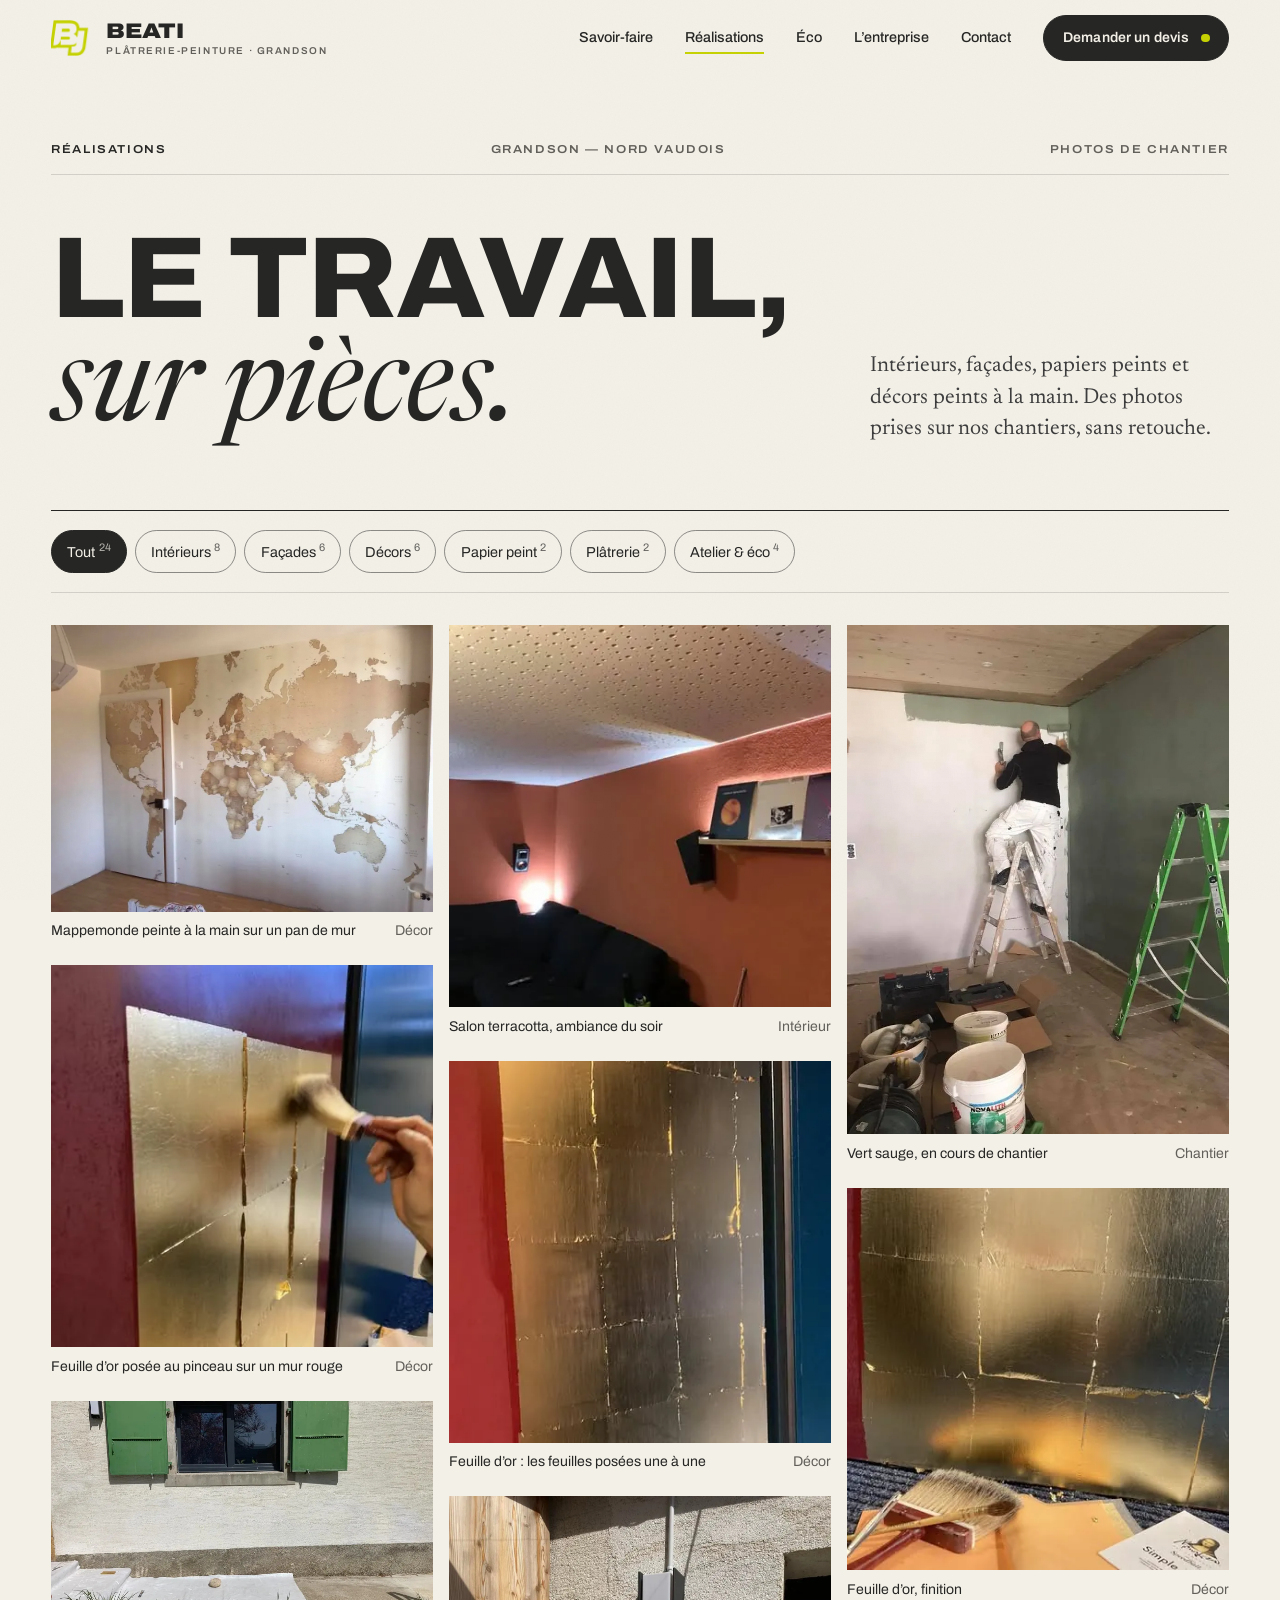
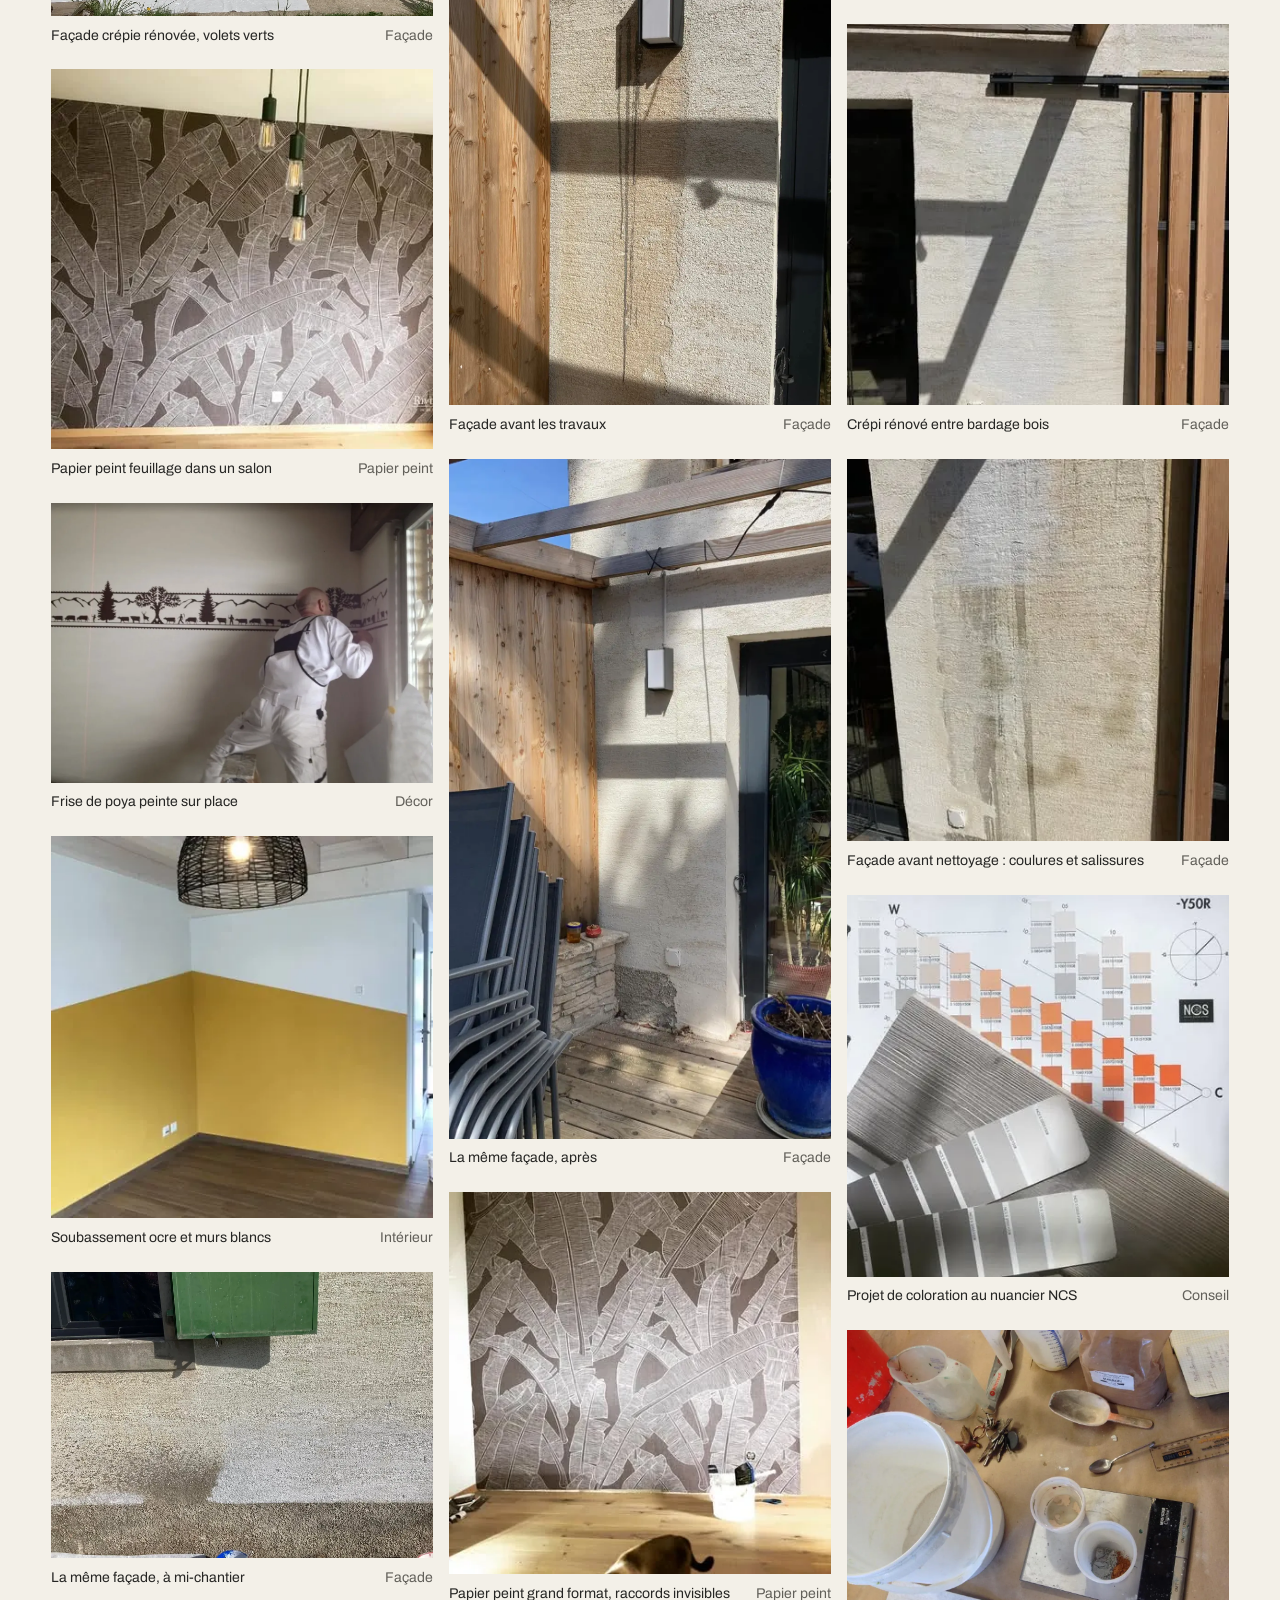
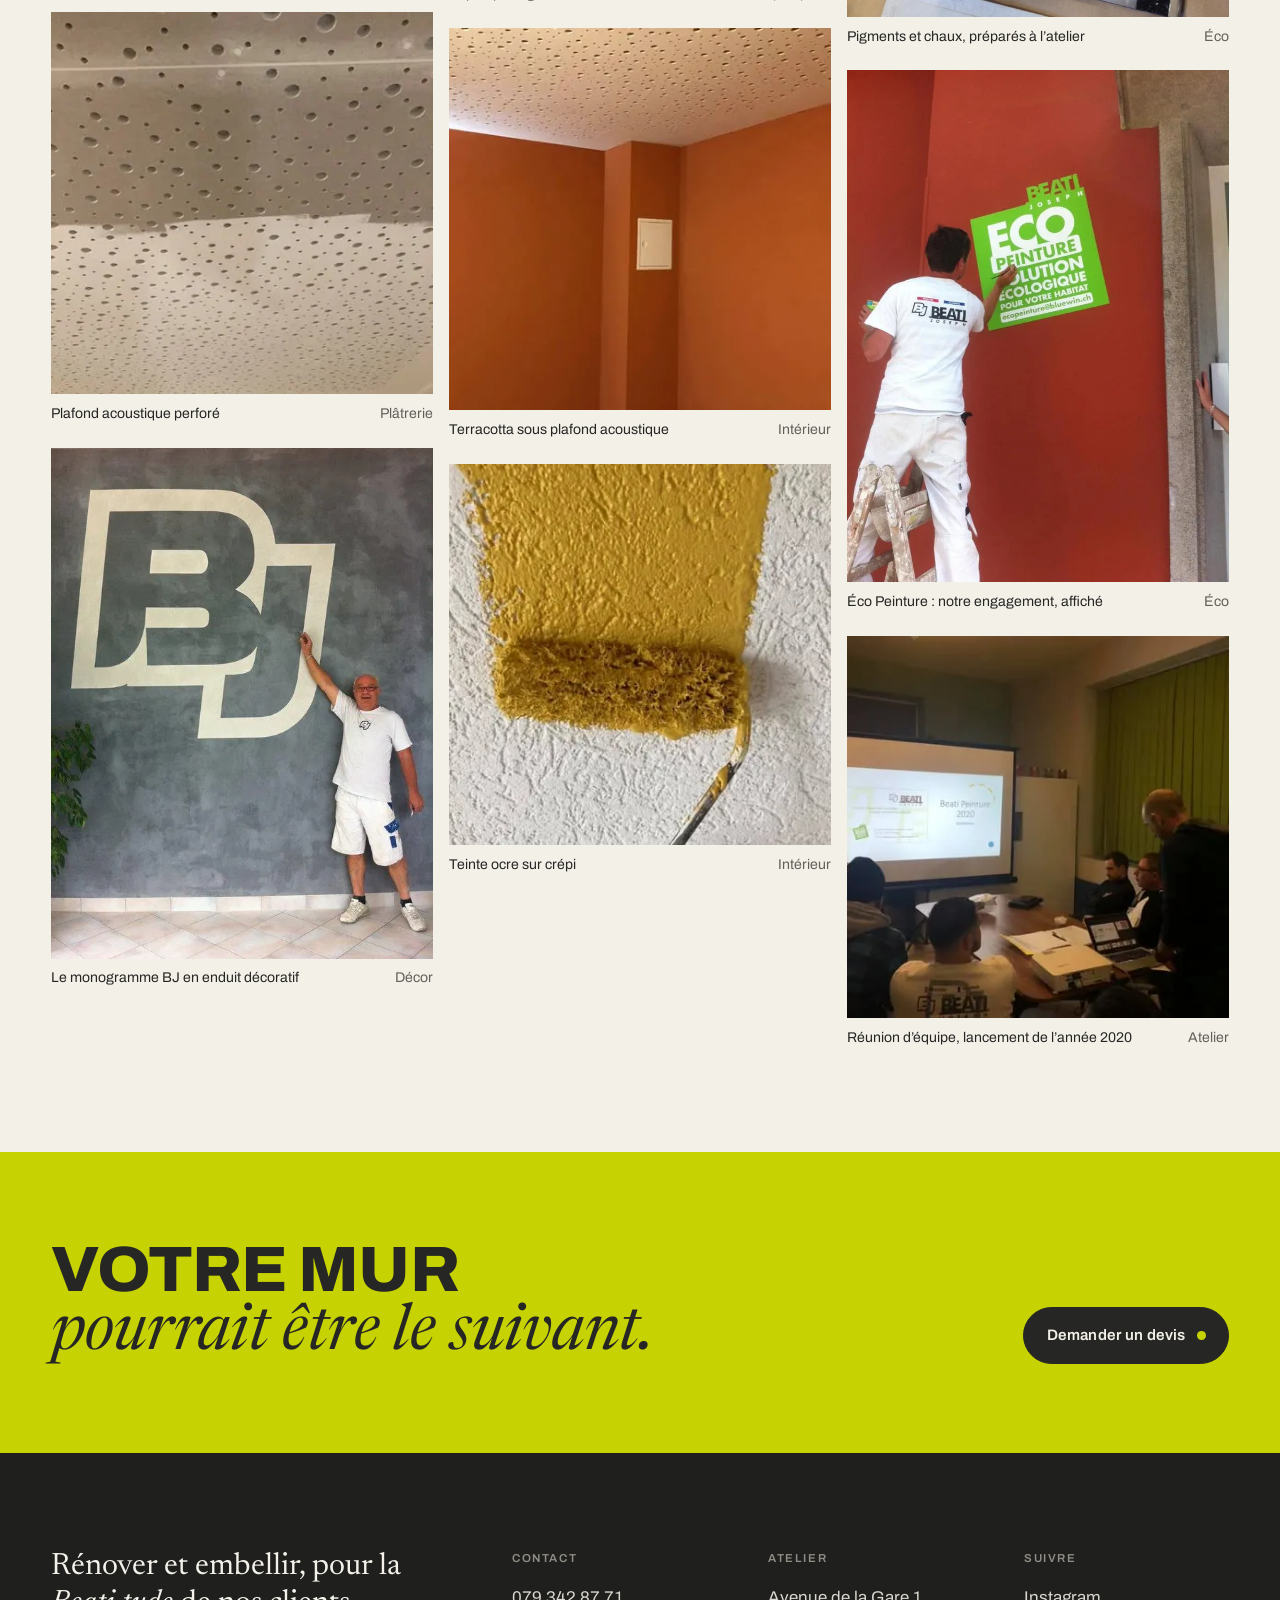
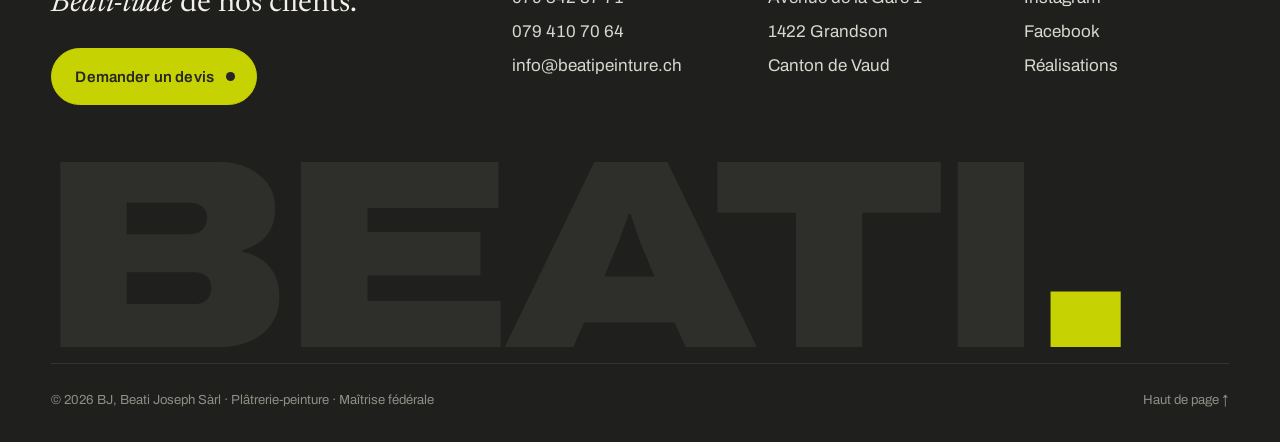
==== commit a48e734a: "Nav: burger menu below 1140px, keep logo visible over open menu Co-Authored-By: Claude Opus 5.5 <nor" ====
--- a/realisations.html
+++ b/realisations.html
@@ -17,7 +17,7 @@
 <link rel="preconnect" href="https://fonts.googleapis.com">
 <link rel="preconnect" href="https://fonts.gstatic.com" crossorigin>
 <link href="https://fonts.googleapis.com/css2?family=Archivo:ital,wdth,wght@0,62..125,100..900;1,62..125,100..900&family=Newsreader:ital,opsz,wght@0,6..72,300..600;1,6..72,300..600&display=swap" rel="stylesheet">
-<link rel="stylesheet" href="css/style.css?v=1">
+<link rel="stylesheet" href="css/style.css?v=2">
 <script>document.documentElement.classList.add('js')</script>
 </head>
 <body>
@@ -156,6 +156,6 @@
   <a href="./#devis">Demander un devis</a>
 </div>
 
-<script src="js/main.js?v=1"></script>
+<script src="js/main.js?v=2"></script>
 </body>
 </html>
--- a/css/style.css
+++ b/css/style.css
@@ -136,13 +136,14 @@
 }
 .site-header.is-scrolled { background: rgba(243, 240, 232, .92); backdrop-filter: blur(10px); -webkit-backdrop-filter: blur(10px); box-shadow: 0 1px 0 var(--line); }
 .site-header .wrap { display: flex; align-items: center; justify-content: space-between; gap: 1.5rem; height: 76px; }
-.brand { display: flex; align-items: center; gap: .7rem; text-decoration: none; }
+.brand { display: flex; align-items: center; gap: .7rem; text-decoration: none; position: relative; z-index: 2; }
 .brand img { width: 44px; height: auto; }
 .brand-text { display: flex; flex-direction: column; line-height: 1; }
 .brand-name { font-weight: 900; font-variation-settings: "wdth" 118; font-size: 1.32rem; letter-spacing: -.01em; }
-.brand-sub { font-size: .62rem; letter-spacing: .16em; text-transform: uppercase; color: var(--ink-soft); margin-top: .3rem; font-weight: 600; }
+.brand-sub { white-space: nowrap; font-size: .62rem; letter-spacing: .16em; text-transform: uppercase; color: var(--ink-soft); margin-top: .3rem; font-weight: 600; }
 
 .nav { display: flex; align-items: center; gap: 2rem; }
+.nav a { white-space: nowrap; }
 .nav a:not(.btn) { text-decoration: none; font-size: .9rem; font-weight: 500; position: relative; }
 .nav a:not(.btn)::after { content: ""; position: absolute; left: 0; right: 0; bottom: -4px; height: 2px; background: var(--lime); transform: scaleX(0); transform-origin: left; transition: transform .3s var(--ease); }
 .nav a:not(.btn):hover::after, .nav a[aria-current="page"]::after { transform: scaleX(1); }
@@ -153,7 +154,7 @@
 .menu-open .menu-toggle span:nth-child(2) { opacity: 0; }
 .menu-open .menu-toggle span:nth-child(3) { transform: translateY(-8px) rotate(-45deg); }
 
-@media (max-width: 960px) {
+@media (max-width: 1140px) {
   .menu-toggle { display: block; position: relative; z-index: 2; }
   .nav {
     position: fixed; inset: 0; z-index: 1;
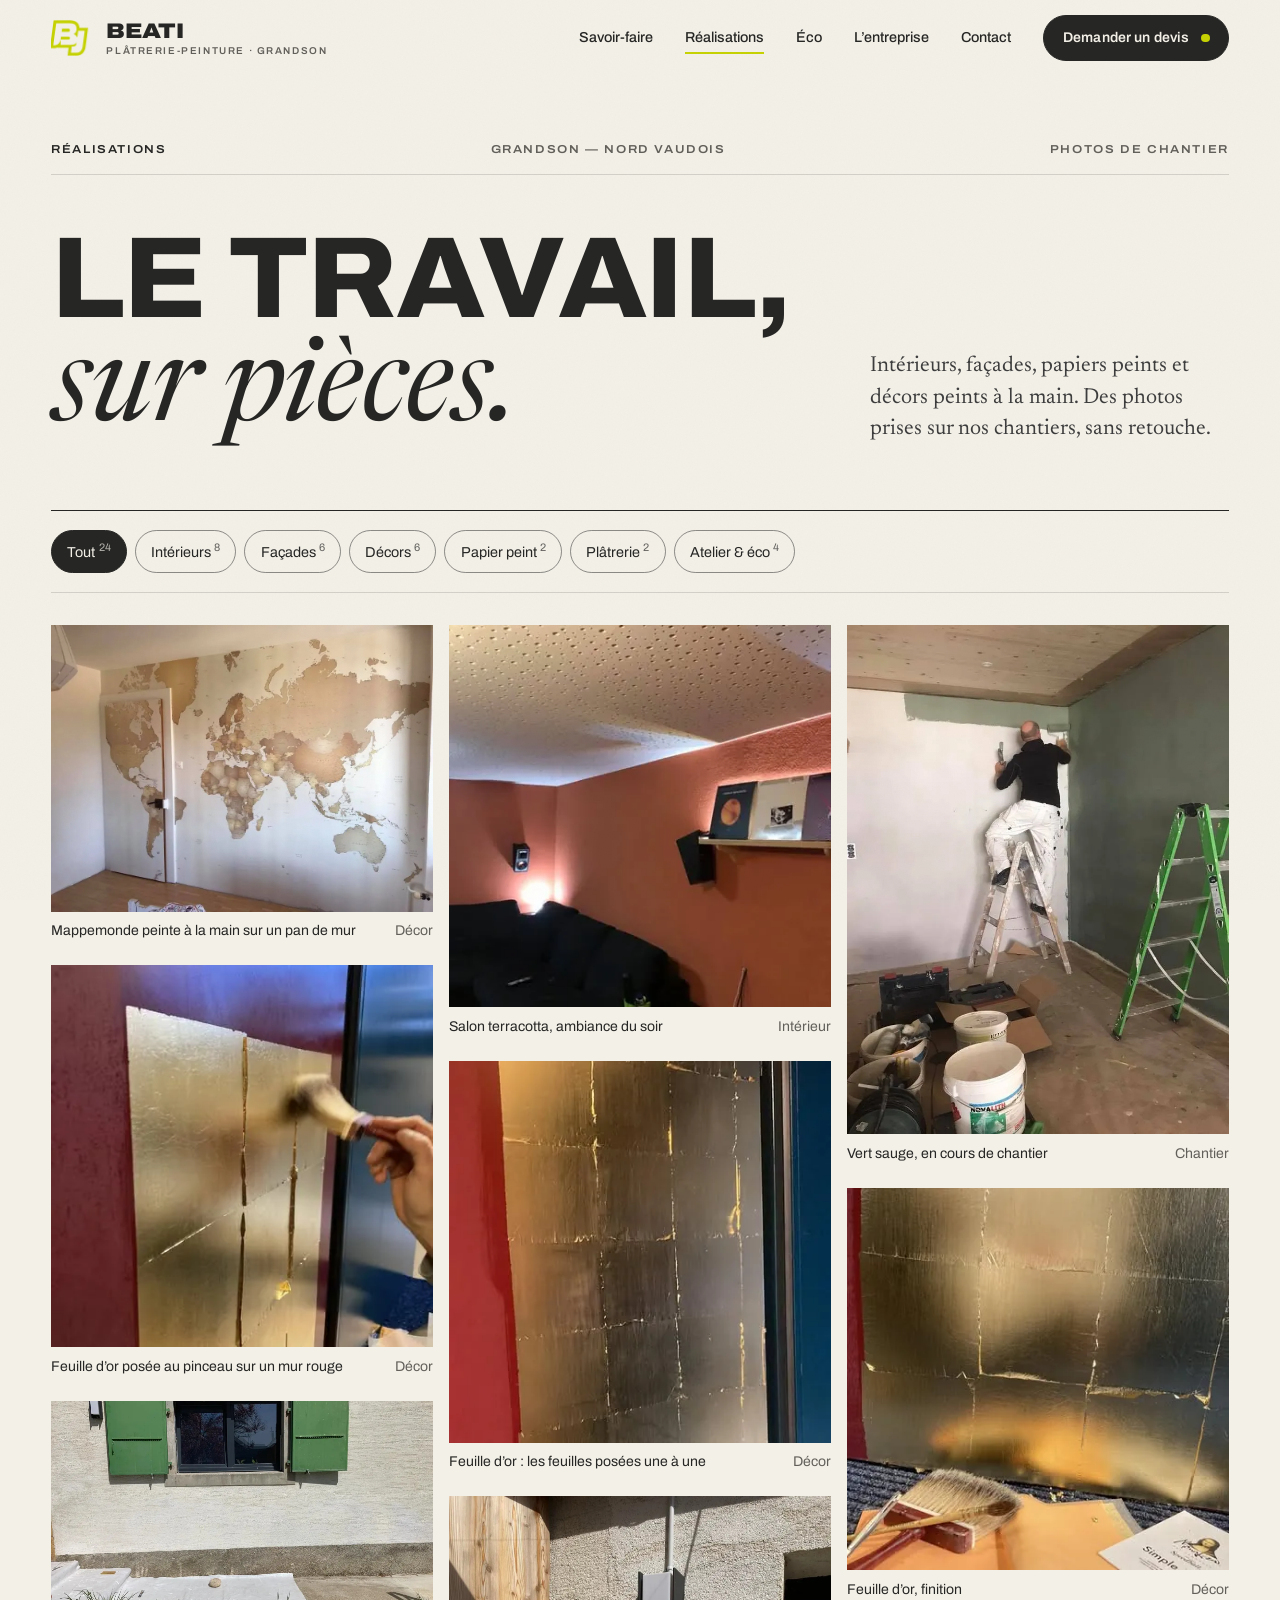
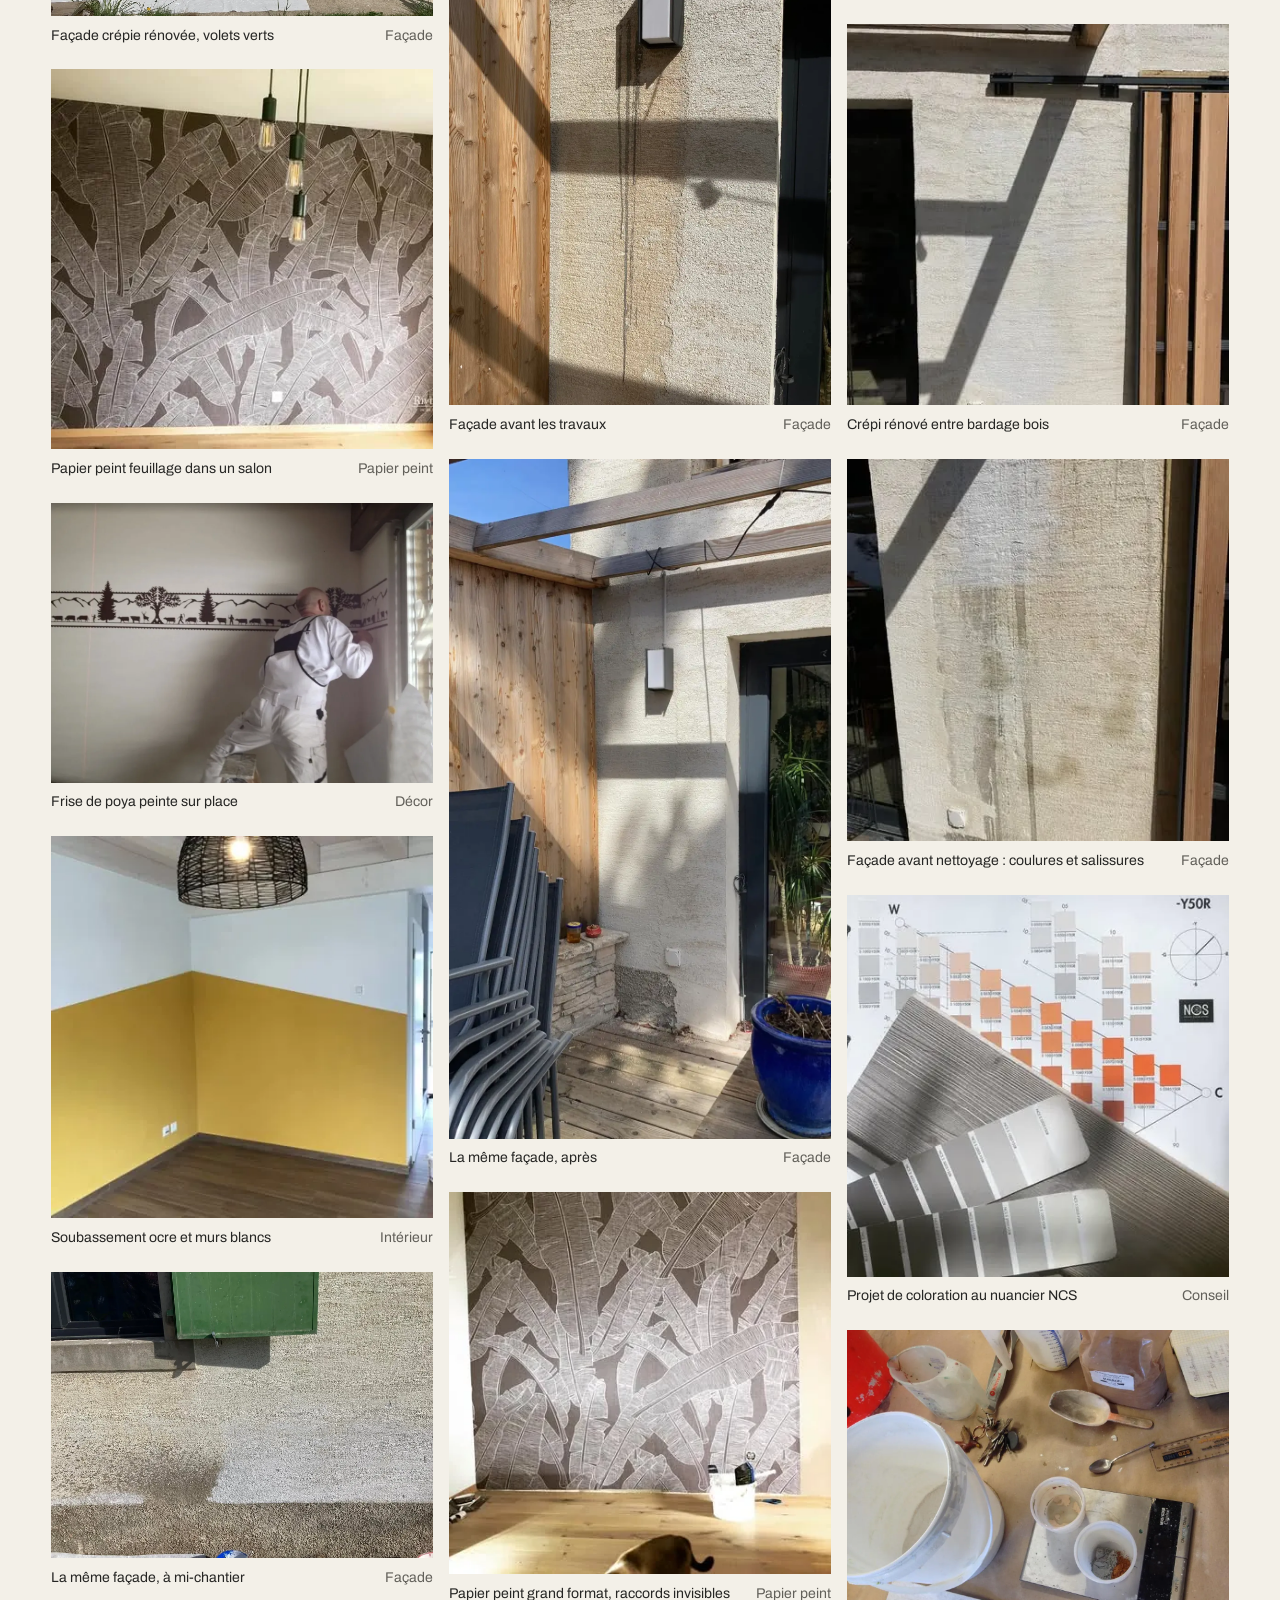
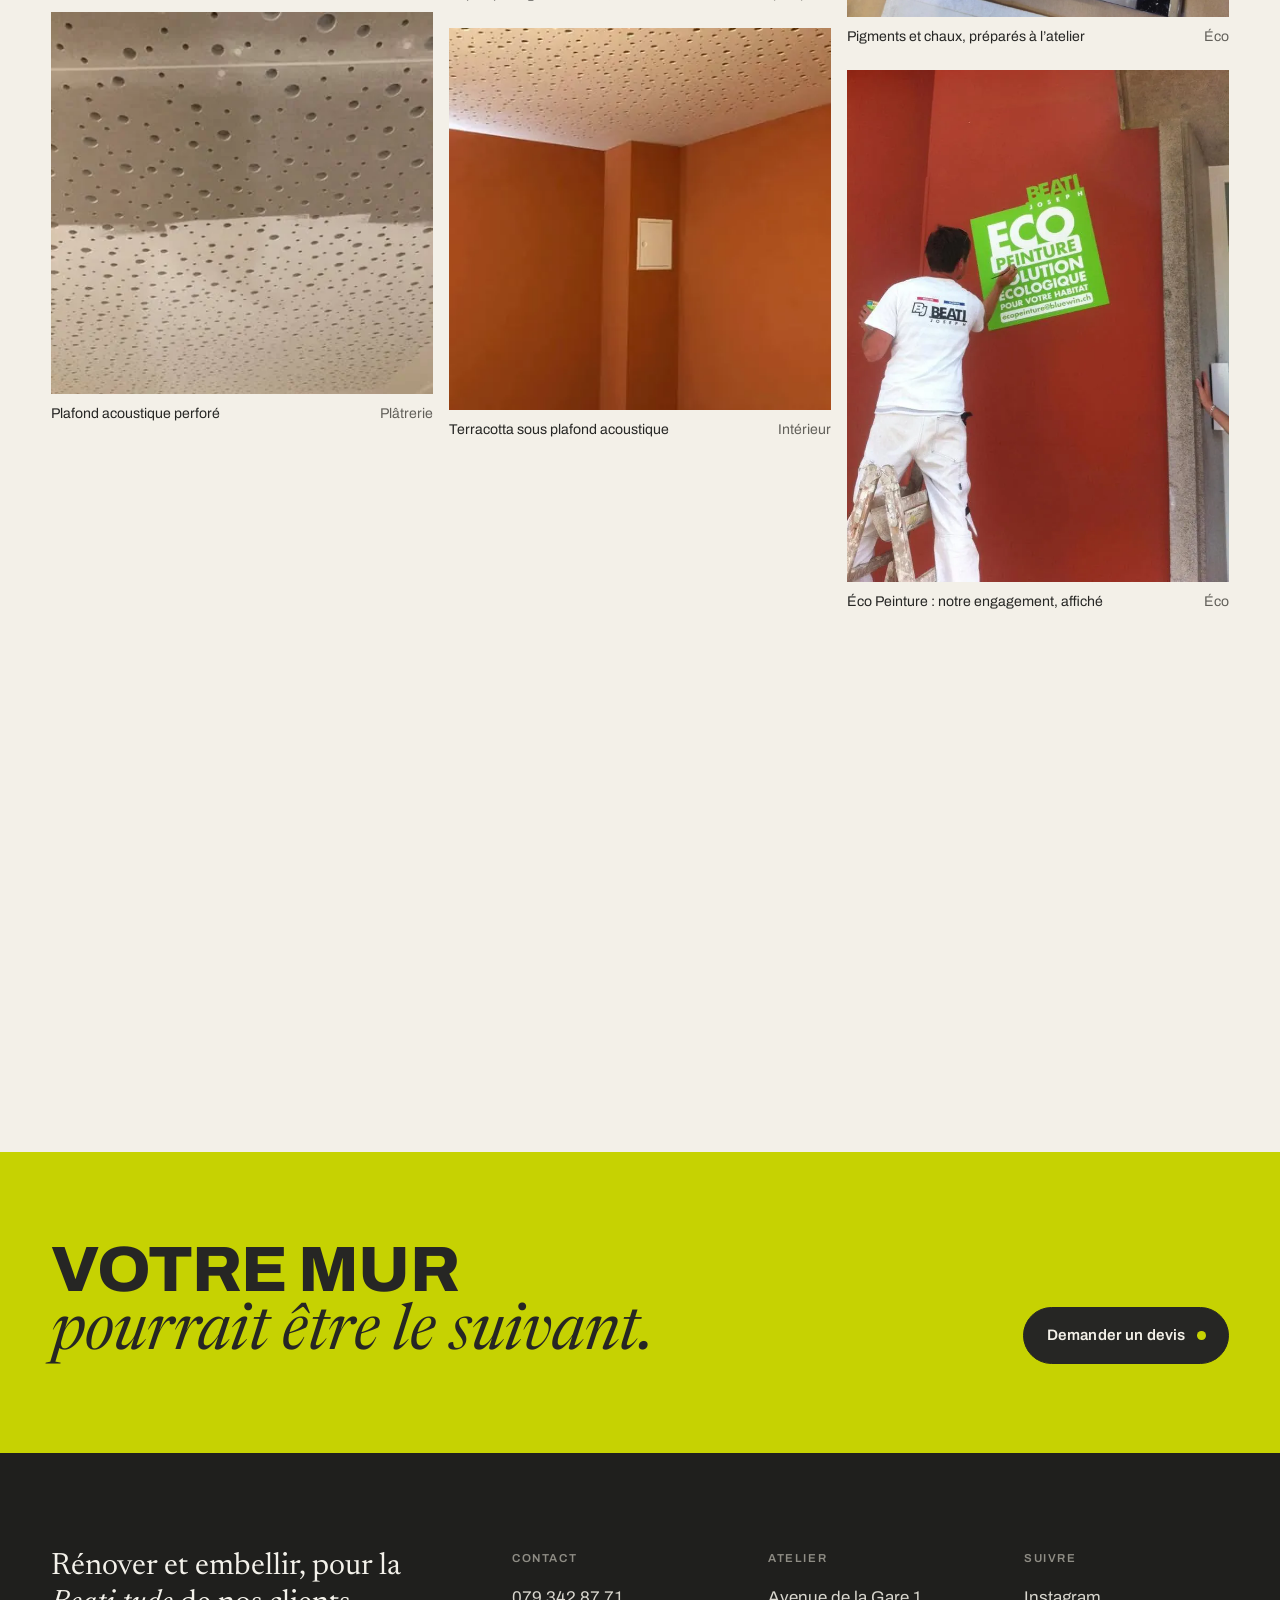
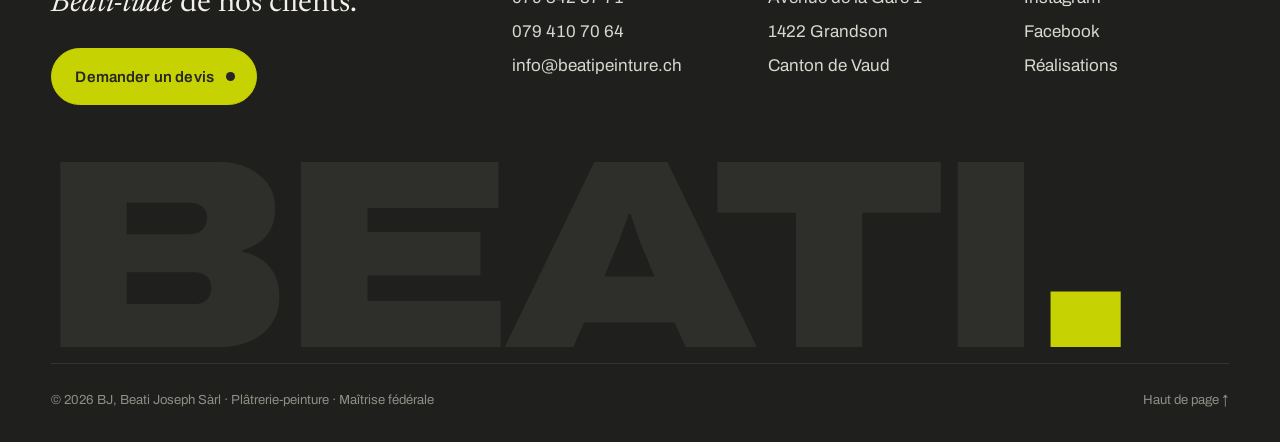
==== commit c49b6144: "Hero mosaic, gold-leaf before/after, floating mobile call bar, opaque header under iOS status bar, w" ====
--- a/realisations.html
+++ b/realisations.html
@@ -2,7 +2,7 @@
 <html lang="fr-CH">
 <head>
 <meta charset="utf-8">
-<meta name="viewport" content="width=device-width, initial-scale=1">
+<meta name="viewport" content="width=device-width, initial-scale=1, viewport-fit=cover">
 <title>Réalisations · Beati Peinture, Grandson</title>
 <meta name="description" content="Réalisations de Beati Peinture : peinture intérieure, façades, papier peint, décors peints, feuille d’or et plâtrerie à Grandson et dans le Nord vaudois.">
 <link rel="canonical" href="https://welcometothenextlevel.github.io/BJ-beati/realisations">
@@ -17,13 +17,13 @@
 <link rel="preconnect" href="https://fonts.googleapis.com">
 <link rel="preconnect" href="https://fonts.gstatic.com" crossorigin>
 <link href="https://fonts.googleapis.com/css2?family=Archivo:ital,wdth,wght@0,62..125,100..900;1,62..125,100..900&family=Newsreader:ital,opsz,wght@0,6..72,300..600;1,6..72,300..600&display=swap" rel="stylesheet">
-<link rel="stylesheet" href="css/style.css?v=2">
+<link rel="stylesheet" href="css/style.css?v=5">
 <script>document.documentElement.classList.add('js')</script>
 </head>
-<body>
+<body id="top">
 <a class="skip" href="#main">Aller au contenu</a>
 
-<header class="site-header" id="top">
+<header class="site-header">
   <div class="wrap">
     <a class="brand" href="./" aria-label="Beati Peinture, accueil">
       <img src="img/bj-mark.png" width="360" height="299" alt="">
@@ -146,16 +146,16 @@
     <p class="footer-word" aria-hidden="true">Beati<span>.</span></p>
     <div class="footer-bottom">
       <span>© <span data-year>2026</span> BJ, Beati Joseph Sàrl · Plâtrerie-peinture · Maîtrise fédérale</span>
-      <a href="#top">Haut de page ↑</a>
+      <a href="#top" data-to-top>Haut de page ↑</a>
     </div>
   </div>
 </footer>
 
 <div class="callbar" data-callbar>
-  <a href="tel:+41793428771">Appeler</a>
-  <a href="./#devis">Demander un devis</a>
+  <a class="callbar-call" href="tel:+41793428771" aria-label="Appeler Lionel Beati, 079 342 87 71"><svg width="20" height="20" viewBox="0 0 24 24" fill="none" stroke="currentColor" stroke-width="1.8" stroke-linecap="round" stroke-linejoin="round" aria-hidden="true"><path d="M22 16.9v3a2 2 0 0 1-2.2 2 19.8 19.8 0 0 1-8.6-3.1 19.5 19.5 0 0 1-6-6A19.8 19.8 0 0 1 2.1 4.2 2 2 0 0 1 4.1 2h3a2 2 0 0 1 2 1.7c.1.9.4 1.8.7 2.7a2 2 0 0 1-.5 2.1L8 9.8a16 16 0 0 0 6 6l1.3-1.3a2 2 0 0 1 2.1-.4c.9.3 1.8.6 2.7.7a2 2 0 0 1 1.7 2z"/></svg><span>Appeler</span></a>
+  <a class="callbar-quote" href="./#devis">Demander un devis <span class="dot"></span></a>
 </div>
 
-<script src="js/main.js?v=2"></script>
+<script src="js/main.js?v=3"></script>
 </body>
 </html>
--- a/css/style.css
+++ b/css/style.css
@@ -132,9 +132,11 @@
 /* ---------- header ---------- */
 .site-header {
   position: fixed; top: 0; left: 0; right: 0; z-index: 50;
+  padding-top: env(safe-area-inset-top);
   transition: background .3s var(--ease), box-shadow .3s var(--ease);
 }
-.site-header.is-scrolled { background: rgba(243, 240, 232, .92); backdrop-filter: blur(10px); -webkit-backdrop-filter: blur(10px); box-shadow: 0 1px 0 var(--line); }
+.site-header::before { content: ""; position: absolute; left: 0; right: 0; bottom: 100%; height: 120px; background: var(--paper); }
+.site-header.is-scrolled { background: var(--paper); box-shadow: 0 1px 0 var(--line); }
 .site-header .wrap { display: flex; align-items: center; justify-content: space-between; gap: 1.5rem; height: 76px; }
 .brand { display: flex; align-items: center; gap: .7rem; text-decoration: none; position: relative; z-index: 2; }
 .brand img { width: 44px; height: auto; }
@@ -181,10 +183,16 @@
 .hero-actions { display: flex; flex-wrap: wrap; gap: .7rem; }
 
 .hero-figure { position: relative; margin: clamp(2.2rem, 5vw, 4rem) 0 0; }
-.hero-figure .frame { position: relative; overflow: hidden; height: clamp(320px, 62vh, 700px); background: var(--paper-3); }
-.hero-figure .frame img { width: 100%; height: 100%; object-fit: cover; object-position: 50% 62%; transform: scale(1.04); transition: transform 1.6s var(--ease); }
-.is-loaded .hero-figure .frame img { transform: scale(1); }
-.chip {
+.hero-mosaic { display: grid; grid-template-columns: minmax(0, 2.2fr) minmax(0, 1fr); grid-template-rows: minmax(0, 1fr) minmax(0, 1fr); gap: clamp(.6rem, 1.2vw, 1rem); height: clamp(420px, 70vh, 700px); }
+.hero-mosaic figure { margin: 0; min-width: 0; min-height: 0; display: flex; flex-direction: column; }
+.hero-mosaic .m1 { grid-row: 1 / span 2; }
+.hero-mosaic .frame { flex: 1; min-height: 0; overflow: hidden; background: var(--paper-3); }
+.hero-mosaic img { width: 100%; height: 100%; object-fit: cover; transform: scale(1.04); transition: transform 1.6s var(--ease); }
+.is-loaded .hero-mosaic img { transform: scale(1); }
+.hero-mosaic figcaption { display: flex; justify-content: flex-start; gap: .6rem; padding-top: .55rem; font-size: .82rem; color: var(--ink-soft); }
+.hero-mosaic figcaption .num { color: var(--ink); font-weight: 600; }
+.hero-mosaic .eco-stamp { left: 70%; right: auto; top: auto; bottom: clamp(3rem, 8vw, 6rem); transform: translateX(-60%) rotate(-5deg); }
+.is-loaded .chip {
   position: absolute; bottom: 1.2rem;
   background: rgba(243, 240, 232, .94);
   padding: .45rem .8rem; border-radius: 999px;
@@ -193,7 +201,6 @@
 .chip--before { left: 1.2rem; }
 .chip--after { right: 1.2rem; }
 .chip--after::before { content: ""; display: inline-block; width: .5rem; height: .5rem; border-radius: 50%; background: var(--lime); margin-right: .45rem; vertical-align: .05em; }
-.hero-figure figcaption { display: flex; justify-content: space-between; gap: 1rem; padding-top: .8rem; font-size: .85rem; color: var(--ink-soft); }
 
 .eco-stamp {
   position: absolute; z-index: 2;
@@ -291,13 +298,11 @@
 .work:hover img { transform: scale(1.035); }
 .work figcaption { display: flex; gap: .8rem; padding-top: .65rem; font-size: .88rem; line-height: 1.4; }
 .work figcaption span:first-child { color: var(--ink-soft); font-feature-settings: "tnum" 1; flex: none; }
-.w1 { grid-column: 1 / span 7; } .w1 .ph { aspect-ratio: 4 / 3; }
-.w2 { grid-column: 9 / span 4; margin-top: 18%; } .w2 .ph { aspect-ratio: 3 / 4; }
-.w3 { grid-column: 1 / span 4; } .w3 .ph { aspect-ratio: 1; }
-.w4 { grid-column: 5 / span 4; margin-top: 14%; } .w4 .ph { aspect-ratio: 1; }
-.w5 { grid-column: 9 / span 4; } .w5 .ph { aspect-ratio: 1; }
-.w6 { grid-column: 2 / span 6; } .w6 .ph { aspect-ratio: 1230 / 900; }
-.w7 { grid-column: 9 / span 3; margin-top: 10%; } .w7 .ph { aspect-ratio: 3 / 4; }
+
+.w1 { grid-column: 1 / span 7; } .w1 .ph { aspect-ratio: 1230 / 900; }
+.w2 { grid-column: 9 / span 4; margin-top: 16%; } .w2 .ph { aspect-ratio: 3 / 4; }
+.w3 { grid-column: 2 / span 4; margin-top: -6%; } .w3 .ph { aspect-ratio: 1; }
+.w4 { grid-column: 7 / span 4; margin-top: 4%; } .w4 .ph { aspect-ratio: 1; }
 .works-foot { display: flex; justify-content: space-between; align-items: center; gap: 1rem; flex-wrap: wrap; margin-top: clamp(2.5rem, 5vw, 4rem); padding-top: 1.5rem; border-top: 1px solid var(--line); }
 
 /* ---------- éco (dark) ---------- */
@@ -496,8 +501,8 @@
 
   .works { grid-template-columns: repeat(6, 1fr); }
   .w1 { grid-column: 1 / -1; }
-  .w2, .w3, .w4, .w5, .w7 { grid-column: span 3; margin-top: 0; }
-  .w6 { grid-column: 1 / -1; }
+  .w2, .w3, .w4 { grid-column: span 3; margin-top: 0; }
+  .w2 { grid-row: span 2; }
 
   .eco-photos, .eco-text { grid-column: 1 / -1; }
   .eco-photos { order: 2; }
@@ -521,10 +526,7 @@
   .hero-meta .label:last-child { display: none; }
   .hero-side { grid-column: 1 / -1; }
   .hero-actions .btn { flex: 1 1 auto; justify-content: center; }
-  .hero-figure .frame { height: 64vh; min-height: 340px; }
-  .hero-figure .frame img { object-position: 42% 60%; }
-  .hero-figure figcaption { flex-direction: column; gap: .2rem; }
-  .eco-stamp { right: 1rem; }
+        .eco-stamp { right: 1rem; }
   .creds { grid-template-columns: 1fr; }
   .cred, .cred + .cred { padding: 1.2rem 0; border-right: 0; }
   .cred + .cred { border-top: 1px solid var(--line); }
@@ -536,8 +538,8 @@
 
   .diptych img { aspect-ratio: 3 / 4.4; }
   .works { grid-template-columns: 1fr 1fr; gap: .8rem; }
-  .w1, .w6 { grid-column: 1 / -1; }
-  .w2, .w3, .w4, .w5, .w7 { grid-column: span 1; }
+  .w1 { grid-column: 1 / -1; }
+  .w2, .w3, .w4 { grid-column: span 1; }
   .work figcaption { font-size: .8rem; flex-direction: column; gap: .1rem; }
 
   .timeline li { grid-template-columns: 1fr; gap: .35rem; }
@@ -559,14 +561,31 @@
   .lightbox { padding: 3.5rem .5rem; }
 
   .callbar {
-    display: grid; grid-template-columns: 1fr 1fr;
-    position: fixed; left: 0; right: 0; bottom: 0; z-index: 40;
-    background: var(--ink); color: var(--paper);
-    padding-bottom: env(safe-area-inset-bottom);
-    transform: translateY(100%); transition: transform .35s var(--ease);
+    display: flex; gap: .5rem;
+    position: fixed; z-index: 40;
+    left: 50%; bottom: calc(env(safe-area-inset-bottom) + 14px);
+    width: min(calc(100% - 2rem), 400px);
+    padding: .4rem;
+    background: rgba(38, 38, 36, .94);
+    backdrop-filter: blur(12px); -webkit-backdrop-filter: blur(12px);
+    border-radius: 999px;
+    box-shadow: 0 14px 34px -12px rgba(0,0,0,.45);
+    transform: translate(-50%, calc(100% + 40px)); opacity: 0;
+    transition: transform .4s var(--ease), opacity .3s var(--ease);
   }
-  .callbar.is-visible { transform: none; }
-  .callbar a { display: flex; align-items: center; justify-content: center; gap: .5rem; padding: 1rem .5rem; text-decoration: none; font-weight: 600; font-size: .95rem; }
-  .callbar a + a { background: var(--lime); color: var(--ink); }
-  .site-footer { padding-bottom: 5rem; }
-}
+  .callbar.is-visible { transform: translate(-50%, 0); opacity: 1; }
+  .menu-open .callbar { transform: translate(-50%, calc(100% + 40px)); opacity: 0; }
+  .callbar a { display: flex; align-items: center; justify-content: center; gap: .45rem; height: 46px; border-radius: 999px; text-decoration: none; font-weight: 600; font-size: .92rem; white-space: nowrap; }
+  .callbar-call { flex: 0 0 auto; padding: 0 1.05rem; color: var(--paper); }
+  .callbar-quote { flex: 1 1 auto; padding: 0 1rem; background: var(--lime); color: var(--ink); }
+  .callbar-quote .dot { width: .45rem; height: .45rem; border-radius: 50%; background: var(--ink); }
+  .site-footer { padding-bottom: calc(6rem + env(safe-area-inset-bottom)); }
+  .hero-mosaic { grid-template-columns: minmax(0, 1fr) minmax(0, 1fr); grid-template-rows: auto auto; height: auto; }
+  .hero-mosaic .m1 { grid-column: 1 / -1; grid-row: auto; }
+  .hero-mosaic .frame { flex: none; aspect-ratio: 1; }
+  .hero-mosaic .m1 .frame { aspect-ratio: 4 / 3; }
+  .hero-mosaic .eco-stamp { left: auto; right: .7rem; top: auto; bottom: 3rem; transform: rotate(-5deg); width: 86px; padding: .4rem; }
+  .hero-mosaic .eco-stamp b { font-size: 1.3rem; }
+  .hero-mosaic .eco-stamp span { font-size: .48rem; }
+  .hero-mosaic .eco-stamp small { display: none; }
+}
